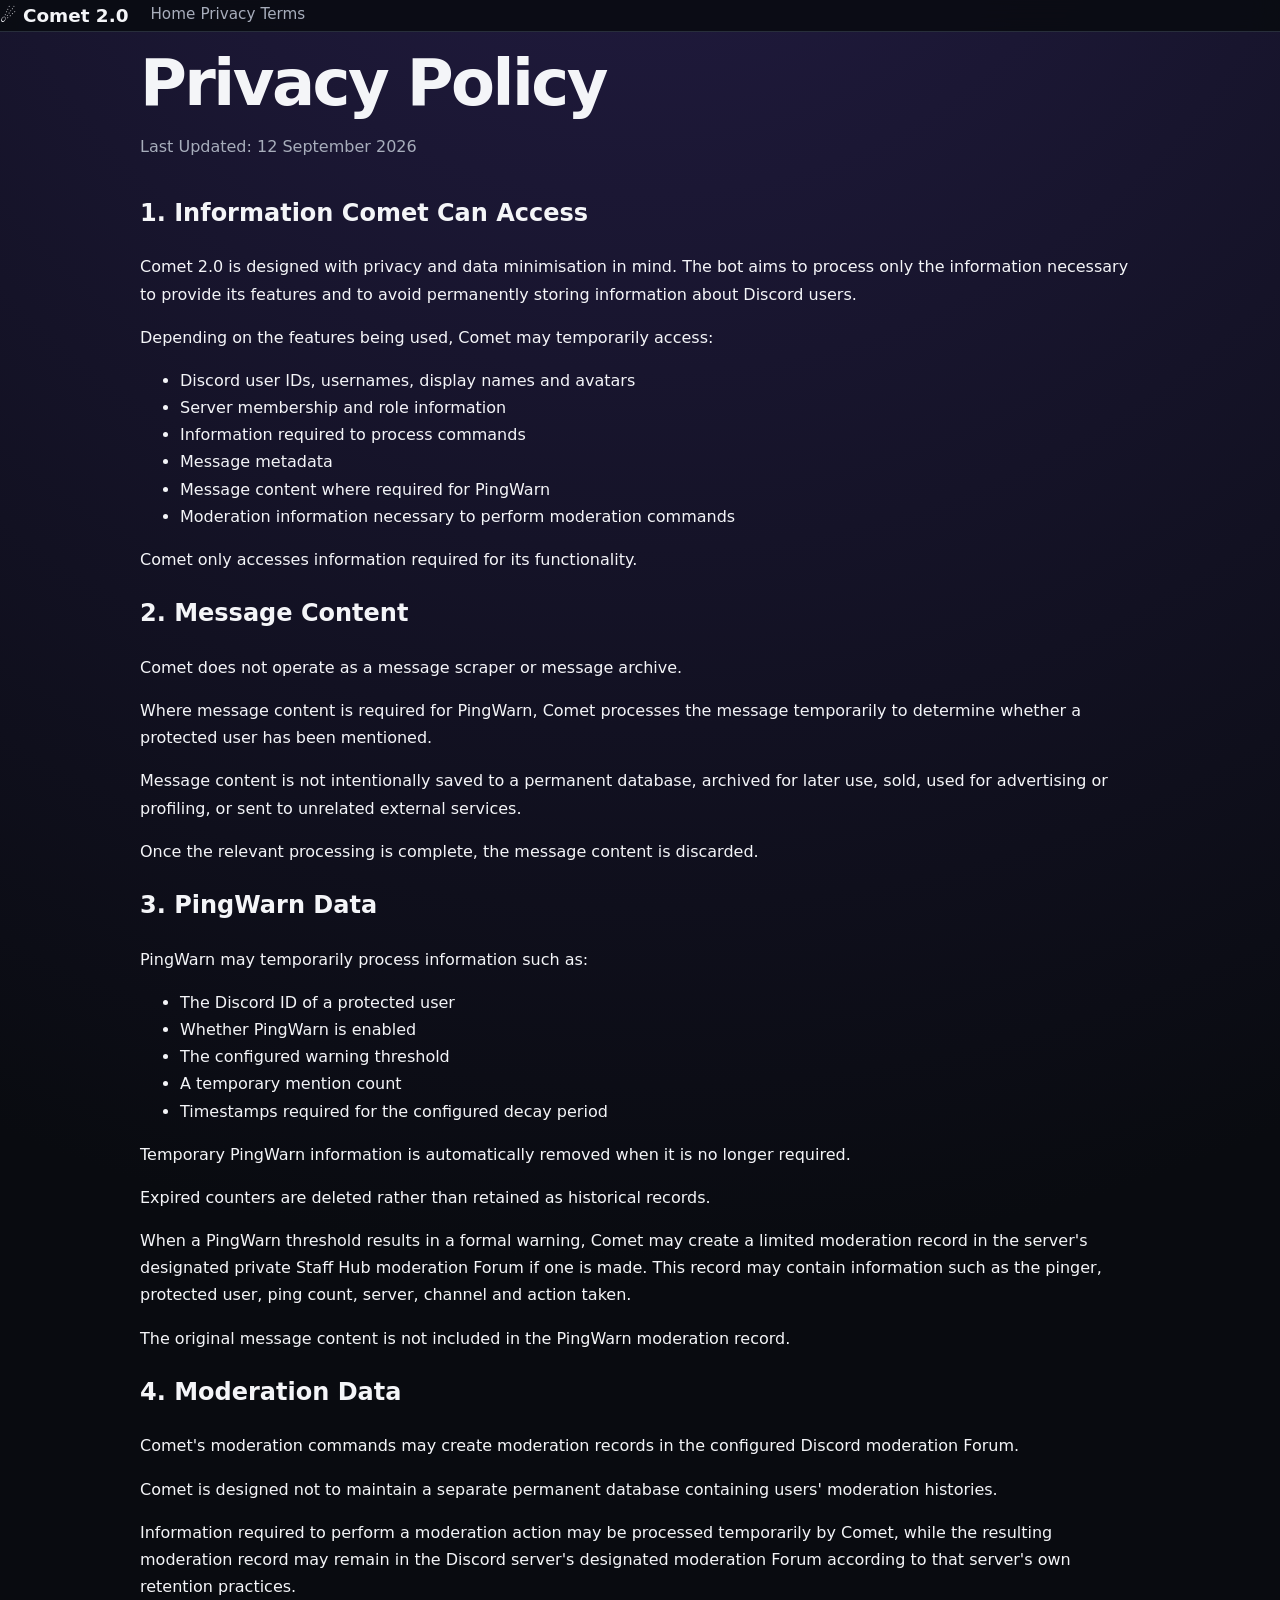
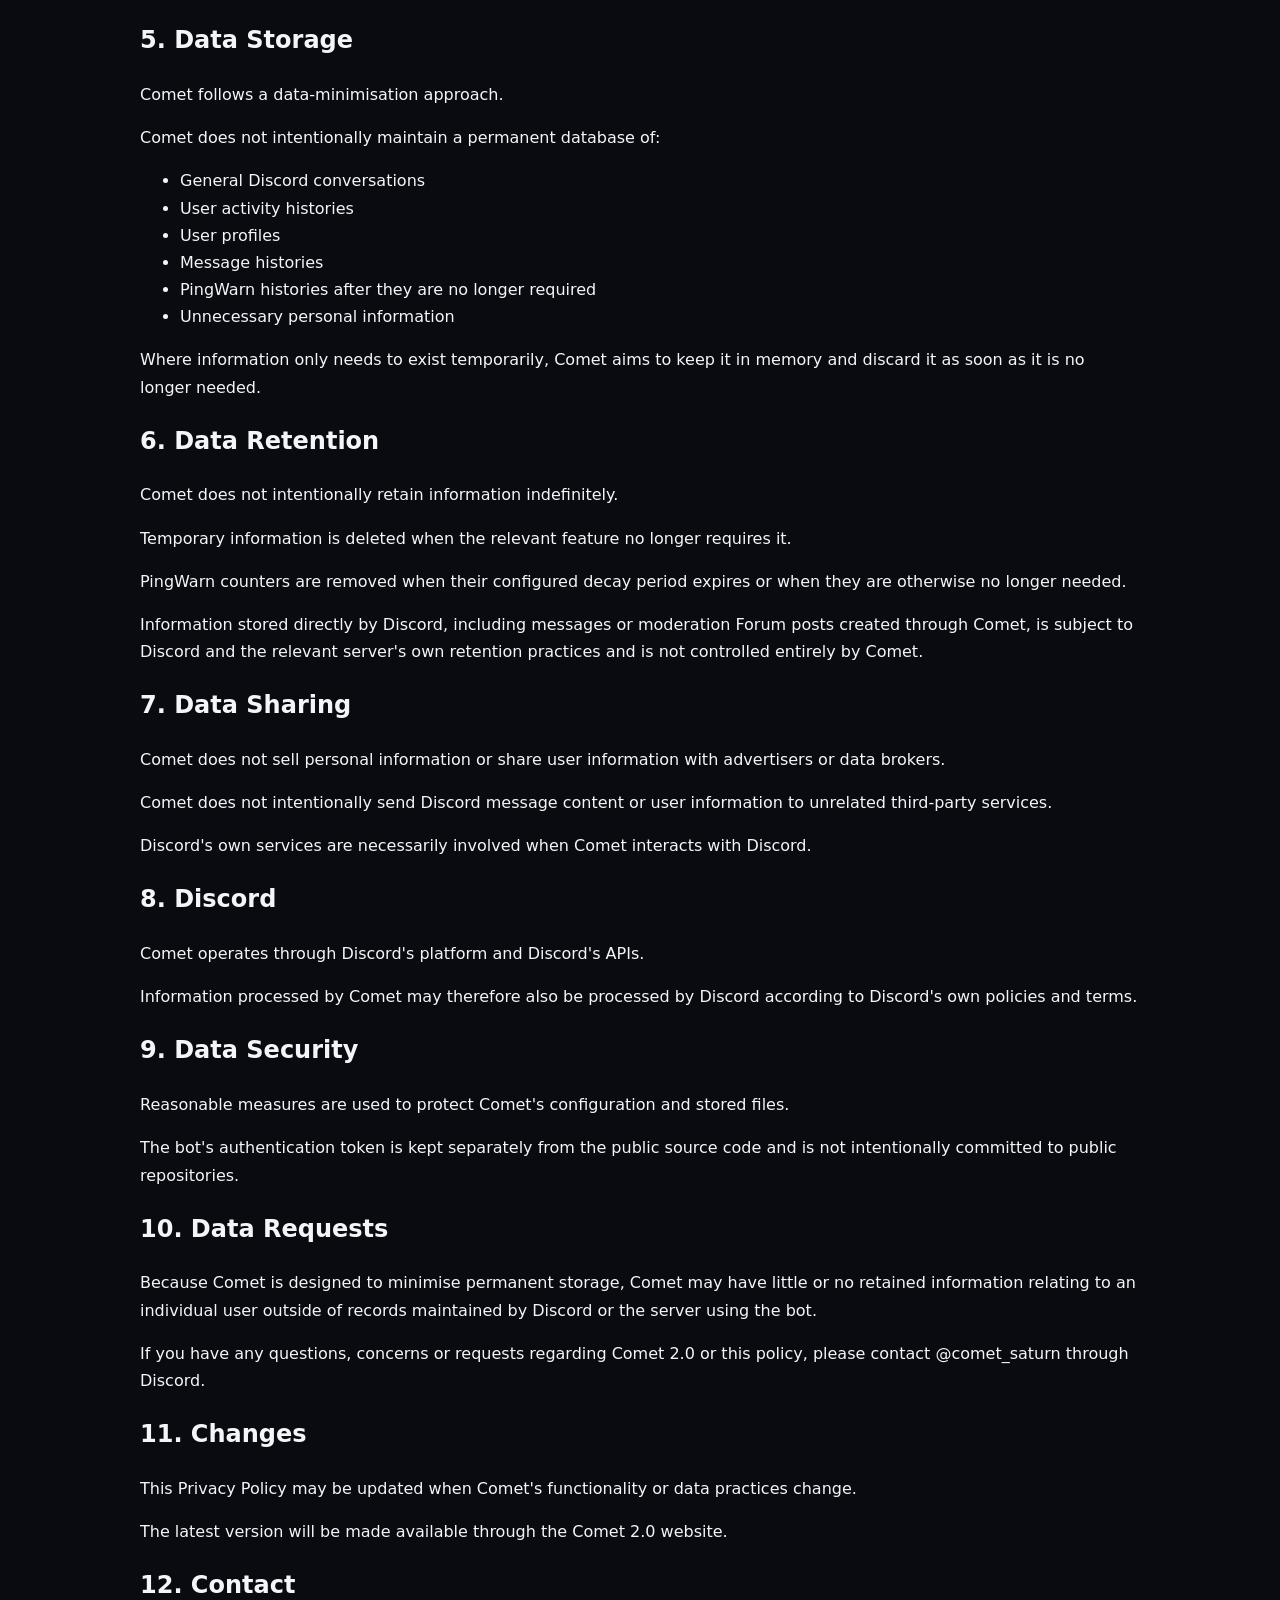
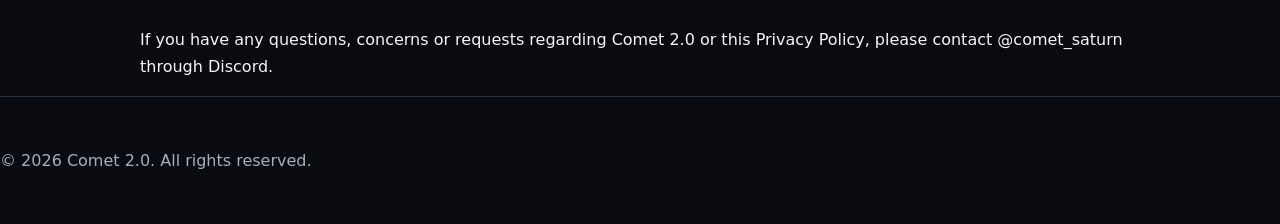
==== privacy.html @ c880dbd5 "Update privacy.html" ====
<!DOCTYPE html>
<html lang="en">
<head>
    <meta charset="UTF-8">
    <meta name="viewport" content="width=device-width, initial-scale=1.0">
    <title>Privacy Policy | Comet 2.0</title>
    <link rel="stylesheet" href="style.css">
</head>
<body>

<header>
    <nav class="navbar">
        <div class="logo">☄️ Comet 2.0</div>

        <div class="nav-links">
            <a href="index.html">Home</a>
            <a href="privacy.html" class="active">Privacy</a>
            <a href="terms.html">Terms</a>
        </div>
    </nav>
</header>

<main class="legal-page">
    <section class="legal-header">
        <h1>Privacy Policy</h1>
        <p>Last Updated: 12 September 2026</p>
    </section>

    <section class="legal-content">

        <h2>1. Information Comet Can Access</h2>

        <p>
            Comet 2.0 is designed with privacy and data minimisation in mind.
            The bot aims to process only the information necessary to provide
            its features and to avoid permanently storing information about
            Discord users.
        </p>

        <p>
            Depending on the features being used, Comet may temporarily access:
        </p>

        <ul>
            <li>Discord user IDs, usernames, display names and avatars</li>
            <li>Server membership and role information</li>
            <li>Information required to process commands</li>
            <li>Message metadata</li>
            <li>Message content where required for PingWarn</li>
            <li>Moderation information necessary to perform moderation commands</li>
        </ul>

        <p>
            Comet only accesses information required for its functionality.
        </p>


        <h2>2. Message Content</h2>

        <p>
            Comet does not operate as a message scraper or message archive.
        </p>

        <p>
            Where message content is required for PingWarn, Comet processes
            the message temporarily to determine whether a protected user
            has been mentioned.
        </p>

        <p>
            Message content is not intentionally saved to a permanent
            database, archived for later use, sold, used for advertising
            or profiling, or sent to unrelated external services.
        </p>

        <p>
            Once the relevant processing is complete, the message content
            is discarded.
        </p>


        <h2>3. PingWarn Data</h2>

        <p>
            PingWarn may temporarily process information such as:
        </p>

        <ul>
            <li>The Discord ID of a protected user</li>
            <li>Whether PingWarn is enabled</li>
            <li>The configured warning threshold</li>
            <li>A temporary mention count</li>
            <li>Timestamps required for the configured decay period</li>
        </ul>

        <p>
            Temporary PingWarn information is automatically removed when it
            is no longer required.
        </p>

        <p>
            Expired counters are deleted rather than retained as historical
            records.
        </p>
        
         <p>
    When a PingWarn threshold results in a formal warning, Comet may
    create a limited moderation record in the server's designated private
    Staff Hub moderation Forum if one is made. This record may contain information such as
    the pinger, protected user, ping count, server, channel and action taken.
         </p>

<p>
    The original message content is not included in the PingWarn moderation
    record.
</p>


        <h2>4. Moderation Data</h2>

        <p>
            Comet's moderation commands may create moderation records in the
            configured Discord moderation Forum.
        </p>

        <p>
            Comet is designed not to maintain a separate permanent database
            containing users' moderation histories.
        </p>

        <p>
            Information required to perform a moderation action may be
            processed temporarily by Comet, while the resulting moderation
            record may remain in the Discord server's designated moderation
            Forum according to that server's own retention practices.
        </p>


        <h2>5. Data Storage</h2>

        <p>
            Comet follows a data-minimisation approach.
        </p>

        <p>
            Comet does not intentionally maintain a permanent database of:
        </p>

        <ul>
            <li>General Discord conversations</li>
            <li>User activity histories</li>
            <li>User profiles</li>
            <li>Message histories</li>
            <li>PingWarn histories after they are no longer required</li>
            <li>Unnecessary personal information</li>
        </ul>

        <p>
            Where information only needs to exist temporarily, Comet aims
            to keep it in memory and discard it as soon as it is no longer
            needed.
        </p>


        <h2>6. Data Retention</h2>

        <p>
            Comet does not intentionally retain information indefinitely.
        </p>

        <p>
            Temporary information is deleted when the relevant feature no
            longer requires it.
        </p>

        <p>
            PingWarn counters are removed when their configured decay period
            expires or when they are otherwise no longer needed.
        </p>

        <p>
            Information stored directly by Discord, including messages or
            moderation Forum posts created through Comet, is subject to
            Discord and the relevant server's own retention practices and
            is not controlled entirely by Comet.
        </p>


        <h2>7. Data Sharing</h2>

        <p>
            Comet does not sell personal information or share user
            information with advertisers or data brokers.
        </p>

        <p>
            Comet does not intentionally send Discord message content or
            user information to unrelated third-party services.
        </p>

        <p>
            Discord's own services are necessarily involved when Comet
            interacts with Discord.
        </p>


        <h2>8. Discord</h2>

        <p>
            Comet operates through Discord's platform and Discord's APIs.
        </p>

        <p>
            Information processed by Comet may therefore also be processed
            by Discord according to Discord's own policies and terms.
        </p>


        <h2>9. Data Security</h2>

        <p>
            Reasonable measures are used to protect Comet's configuration
            and stored files.
        </p>

        <p>
            The bot's authentication token is kept separately from the
            public source code and is not intentionally committed to public
            repositories.
        </p>


        <h2>10. Data Requests</h2>

        <p>
            Because Comet is designed to minimise permanent storage, Comet
            may have little or no retained information relating to an
            individual user outside of records maintained by Discord or
            the server using the bot.
        </p>

        <p>
            If you have any questions, concerns or requests regarding
            Comet 2.0 or this policy, please contact @comet_saturn through
            Discord.
        </p>


        <h2>11. Changes</h2>

        <p>
            This Privacy Policy may be updated when Comet's functionality
            or data practices change.
        </p>

        <p>
            The latest version will be made available through the
            Comet 2.0 website.
        </p>


        <h2>12. Contact</h2>

        <p>
            If you have any questions, concerns or requests regarding
            Comet 2.0 or this Privacy Policy, please contact @comet_saturn
            through Discord.
        </p>

    </section>
</main>

<footer>
    <p>© 2026 Comet 2.0. All rights reserved.</p>
</footer>

</body>
</html>
---- style.css ----
:root {
    --background: #090b10;
    --background-2: #0f121a;
    --card: #141923;
    --card-hover: #191e2a;
    --text: #f4f5f8;
    --muted: #a7adbb;
    --accent: #8b7cff;
    --accent-light: #b6adff;
    --border: #282e3b;
    --max-width: 1000px;
}

* {
    box-sizing: border-box;
}

html {
    scroll-behavior: smooth;
}

body {
    margin: 0;
    font-family:
        Inter,
        ui-sans-serif,
        system-ui,
        -apple-system,
        BlinkMacSystemFont,
        "Segoe UI",
        sans-serif;

    color: var(--text);

    background:
        radial-gradient(
            circle at 50% -10%,
            #241d46 0%,
            var(--background) 42%
        );

    line-height: 1.7;
}

a {
    color: var(--accent-light);
}

header {
    position: sticky;
    top: 0;
    z-index: 100;

    background: rgba(9, 11, 16, 0.85);
    backdrop-filter: blur(14px);

    border-bottom: 1px solid var(--border);
}

.nav-container {
    width: min(
        var(--max-width),
        calc(100% - 32px)
    );

    min-height: 68px;
    margin: auto;

    display: flex;
    align-items: center;
    justify-content: space-between;

    gap: 20px;
}

.logo {
    color: var(--text);
    text-decoration: none;

    font-size: 1.15rem;
    font-weight: 800;
}

.logo span {
    color: var(--accent);
}

nav {
    display: flex;
    gap: 22px;
}

nav a {
    color: var(--muted);
    text-decoration: none;
    font-size: 0.95rem;

    transition: color 0.2s ease;
}

nav a:hover {
    color: var(--text);
}

main {
    width: min(
        var(--max-width),
        calc(100% - 32px)
    );

    margin: auto;
}

.hero {
    text-align: center;
    padding: 110px 0 90px;
}

.badge {
    display: inline-block;

    padding: 6px 12px;

    border-radius: 999px;

    border: 1px solid #39345b;

    background: rgba(139, 124, 255, 0.09);

    color: var(--accent-light);

    font-size: 0.8rem;
    font-weight: 700;

    letter-spacing: 0.08em;
}

.hero h1 {
    margin: 20px 0 16px;

    font-size:
        clamp(
            3rem,
            9vw,
            5.5rem
        );

    line-height: 1;
    letter-spacing: -0.06em;
}

.hero h1 span {
    color: var(--accent);
}

.hero p {
    max-width: 680px;
    margin: 0 auto;

    color: var(--muted);
    font-size: 1.15rem;
}

.buttons {
    display: flex;
    justify-content: center;

    gap: 14px;
    flex-wrap: wrap;

    margin-top: 30px;
}

.button {
    display: inline-block;

    padding: 11px 18px;

    border-radius: 10px;

    text-decoration: none;
    font-weight: 700;

    transition:
        transform 0.2s ease,
        background 0.2s ease;
}

.button:hover {
    transform: translateY(-2px);
}

.button.primary {
    color: white;
    background: var(--accent);
}

.button.primary:hover {
    background: #7969ff;
}

.button.secondary {
    color: var(--text);

    border: 1px solid var(--border);

    background: var(--card);
}

.features {
    display: grid;

    grid-template-columns:
        repeat(
            2,
            minmax(0, 1fr)
        );

    gap: 18px;

    margin-bottom: 100px;
}

.feature-card {
    padding: 28px;

    border: 1px solid var(--border);
    border-radius: 18px;

    background:
        linear-gradient(
            145deg,
            var(--card-hover),
            var(--card)
        );

    transition:
        transform 0.2s ease,
        border-color 0.2s ease;
}

.feature-card:hover {
    transform: translateY(-3px);
    border-color: #45405f;
}

.feature-icon {
    font-size: 1.8rem;
    margin-bottom: 10px;
}

.feature-card h2 {
    margin: 0 0 8px;
    font-size: 1.2rem;
}

.feature-card p {
    margin: 0;
    color: var(--muted);
}

.about {
    max-width: 760px;

    margin: 0 auto 100px;

    text-align: center;
}

.section-label {
    color: var(--accent-light);

    font-size: 0.78rem;
    font-weight: 800;

    letter-spacing: 0.12em;
}

.about h2 {
    font-size: 2rem;
    margin: 12px 0;
}

.about p {
    color: var(--muted);
}

/* Legal pages */

.legal-container {
    padding: 70px 0 100px;
}

.legal-header {
    margin-bottom: 32px;
}

.legal-header h1 {
    margin: 18px 0 8px;

    font-size:
        clamp(
            2.3rem,
            6vw,
            4rem
        );

    line-height: 1.05;
    letter-spacing: -0.04em;
}

.legal-header p {
    color: var(--muted);
}

.legal-card {
    padding:
        clamp(
            24px,
            5vw,
            46px
        );

    border: 1px solid var(--border);
    border-radius: 18px;

    background: rgba(20, 25, 35, 0.8);
}

.legal-card h2 {
    margin-top: 42px;

    line-height: 1.25;
    font-size: 1.4rem;
}

.legal-card h2:first-child {
    margin-top: 0;
}

.legal-card p,
.legal-card li {
    color: #c3c8d2;
}

.legal-card ul {
    padding-left: 22px;
}

.notice {
    padding: 16px 18px;
    margin: 24px 0;

    border-left: 3px solid var(--accent);
    border-radius: 8px;

    background: rgba(139, 124, 255, 0.08);
}

footer {
    border-top: 1px solid var(--border);

    padding: 34px 0;

    color: var(--muted);
}

.footer-container {
    width: min(
        var(--max-width),
        calc(100% - 32px)
    );

    margin: auto;

    display: flex;
    justify-content: space-between;

    gap: 30px;
}

.footer-container p {
    margin: 4px 0 0;
}

.footer-links {
    display: flex;
    gap: 18px;

    align-items: center;
    flex-wrap: wrap;
}

.footer-links a {
    color: var(--muted);
    text-decoration: none;
}

.footer-links a:hover {
    color: var(--text);
}

.copyright {
    width: min(
        var(--max-width),
        calc(100% - 32px)
    );

    margin: 25px auto 0;

    padding-top: 20px;

    border-top: 1px solid var(--border);

    font-size: 0.85rem;
}

/* Mobile */

@media (max-width: 700px) {

    .nav-container {
        flex-direction: column;
        align-items: flex-start;

        padding: 14px 0;
    }

    nav {
        width: 100%;
        gap: 16px;
    }

    .hero {
        padding: 75px 0 60px;
    }

    .features {
        grid-template-columns: 1fr;
        margin-bottom: 70px;
    }

    .footer-container {
        flex-direction: column;
    }

    .legal-container {
        padding: 45px 0 70px;
    }
}
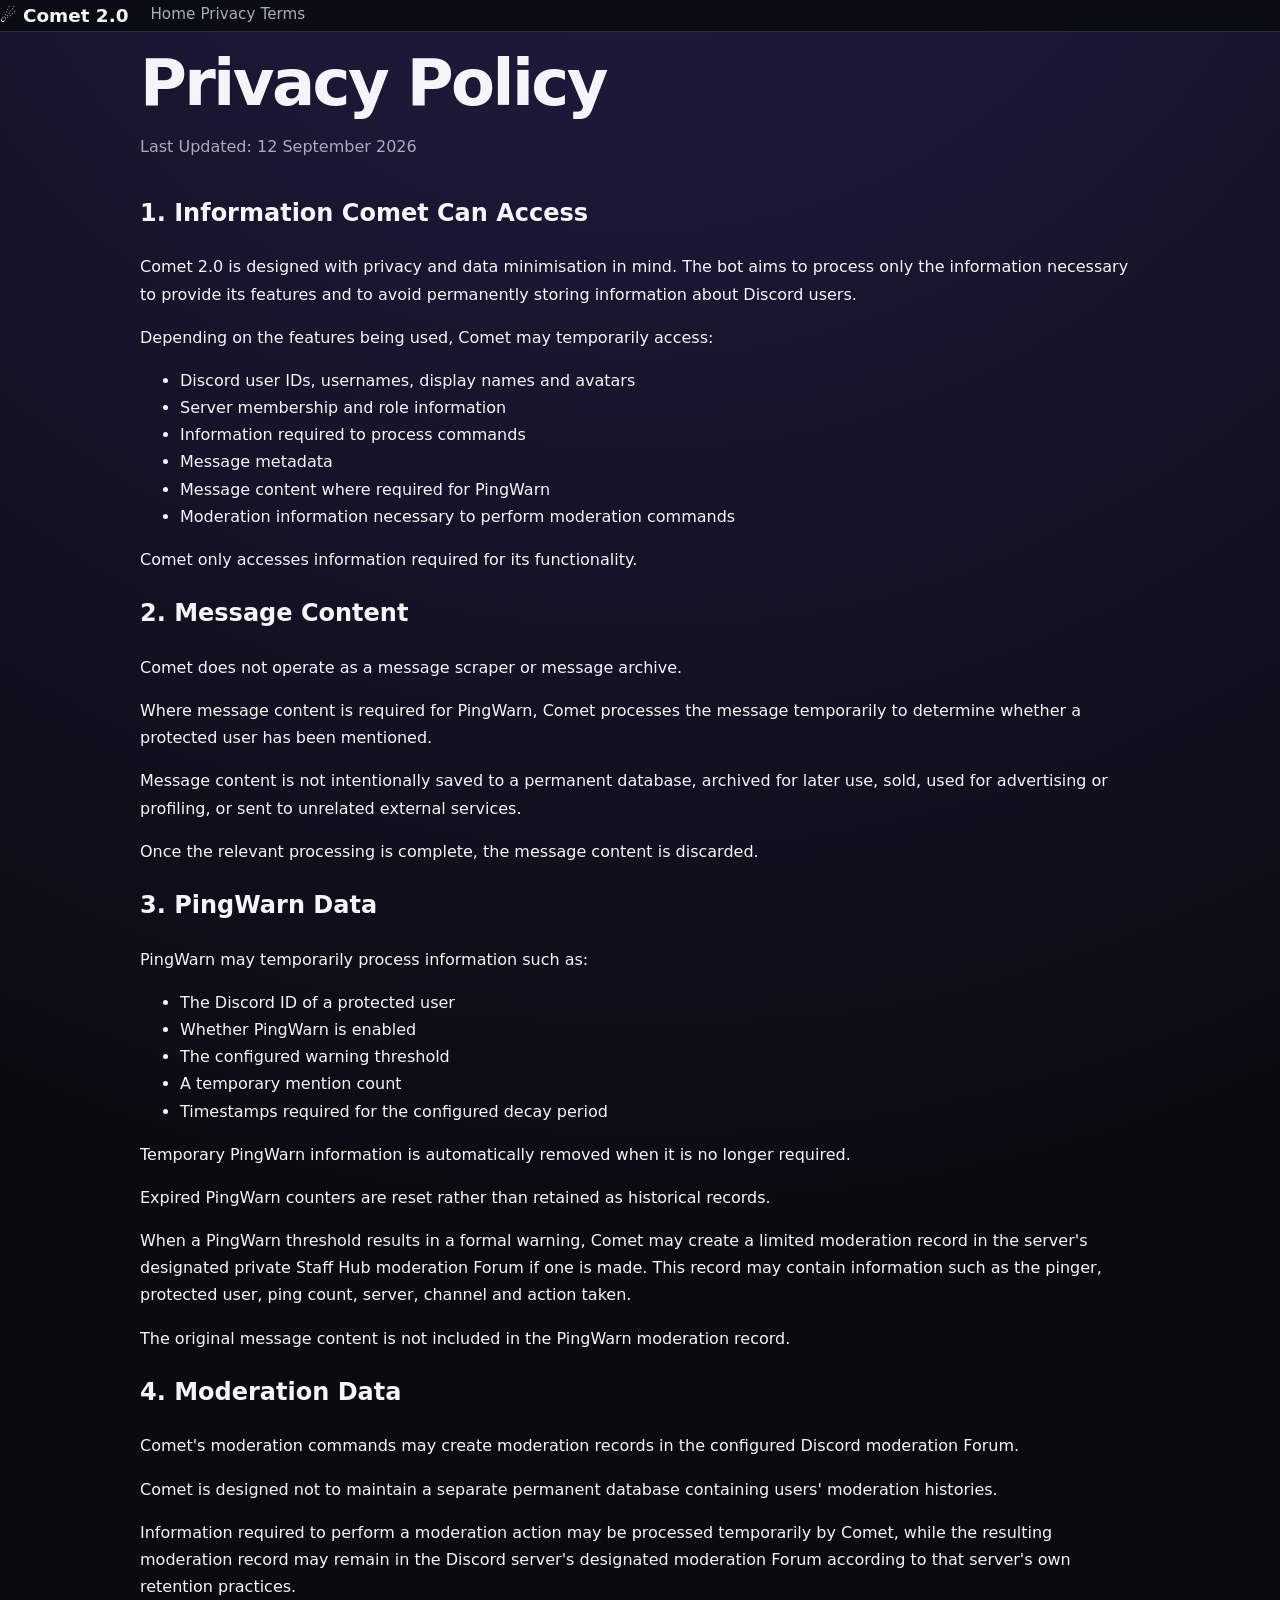
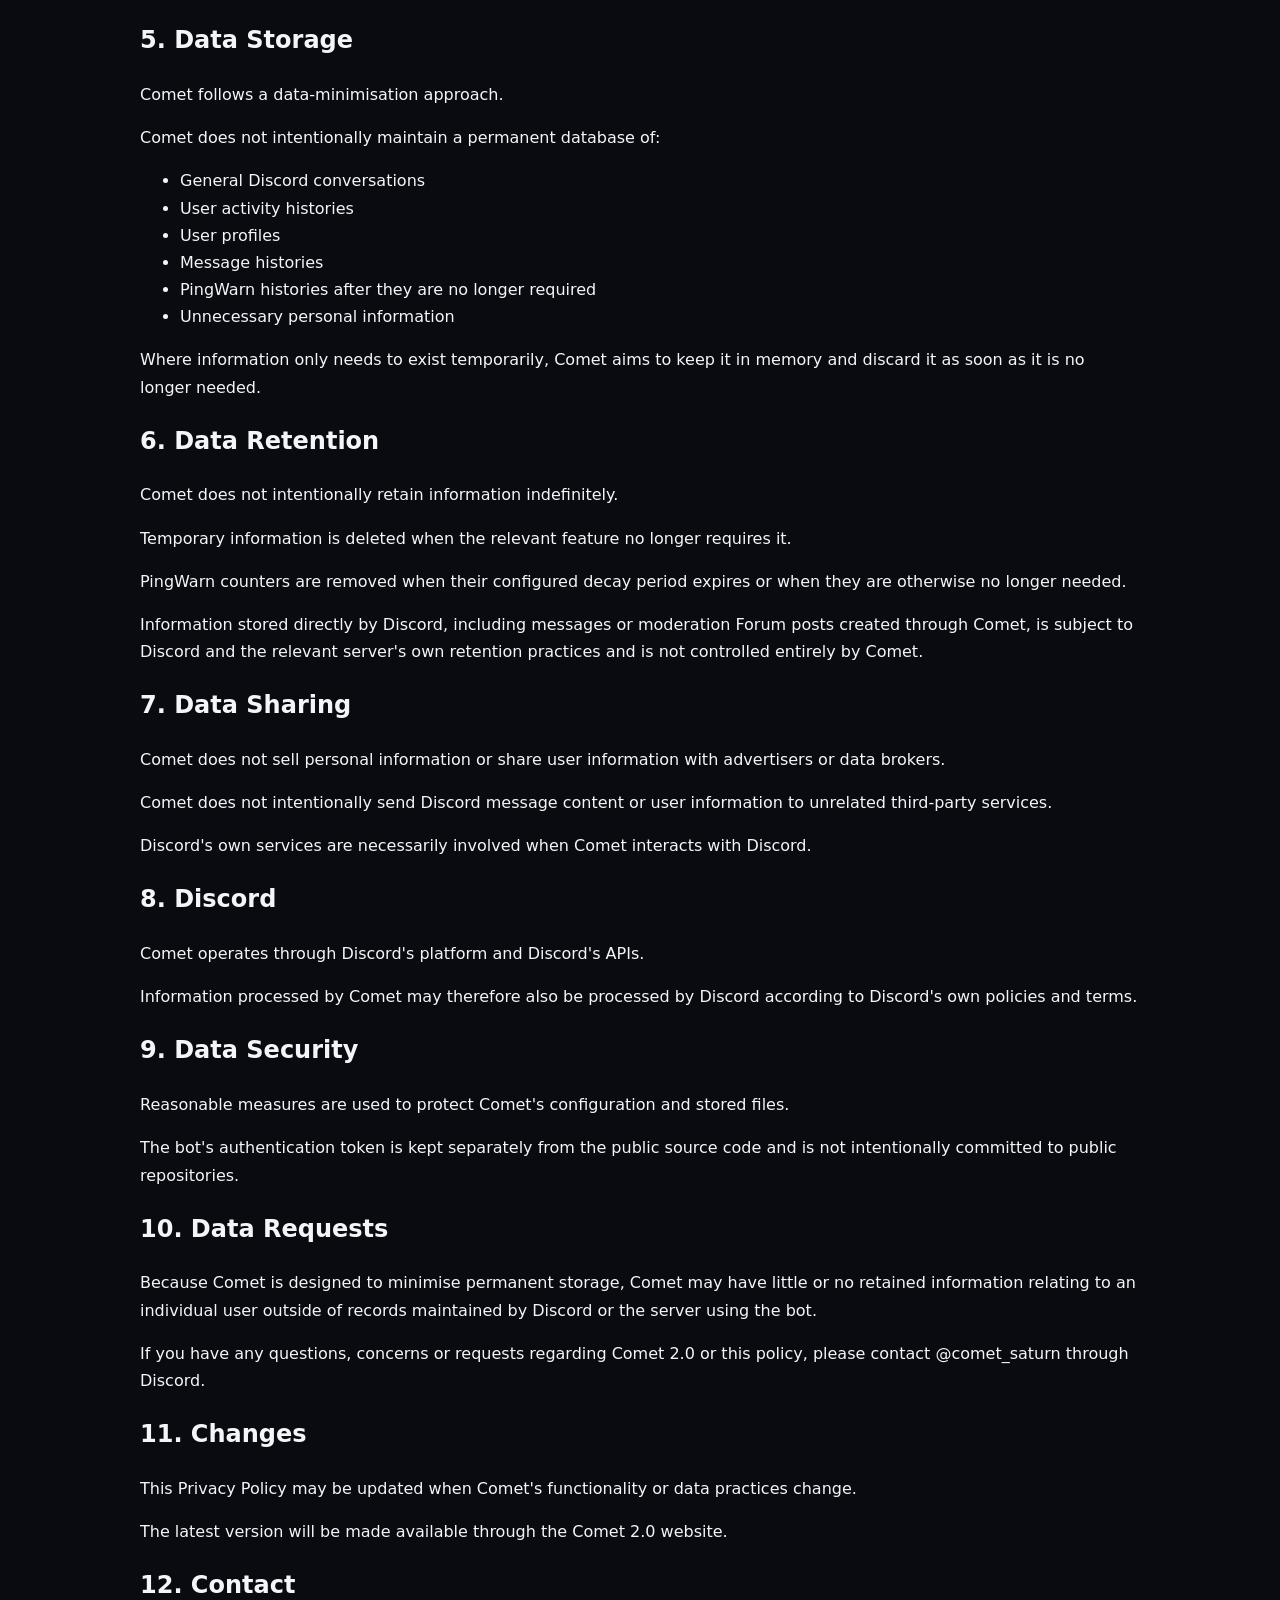
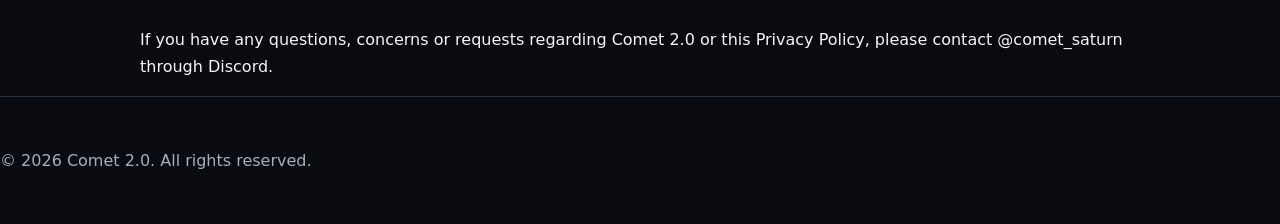
==== commit 03711a7c: "Update privacy.html" ====
--- a/privacy.html
+++ b/privacy.html
@@ -99,10 +99,11 @@
             is no longer required.
         </p>
 
-        <p>
-            Expired counters are deleted rather than retained as historical
-            records.
-        </p>
+       <p>
+    Expired PingWarn counters are reset rather than retained as historical
+    records.
+       </p>
+
         
          <p>
     When a PingWarn threshold results in a formal warning, Comet may
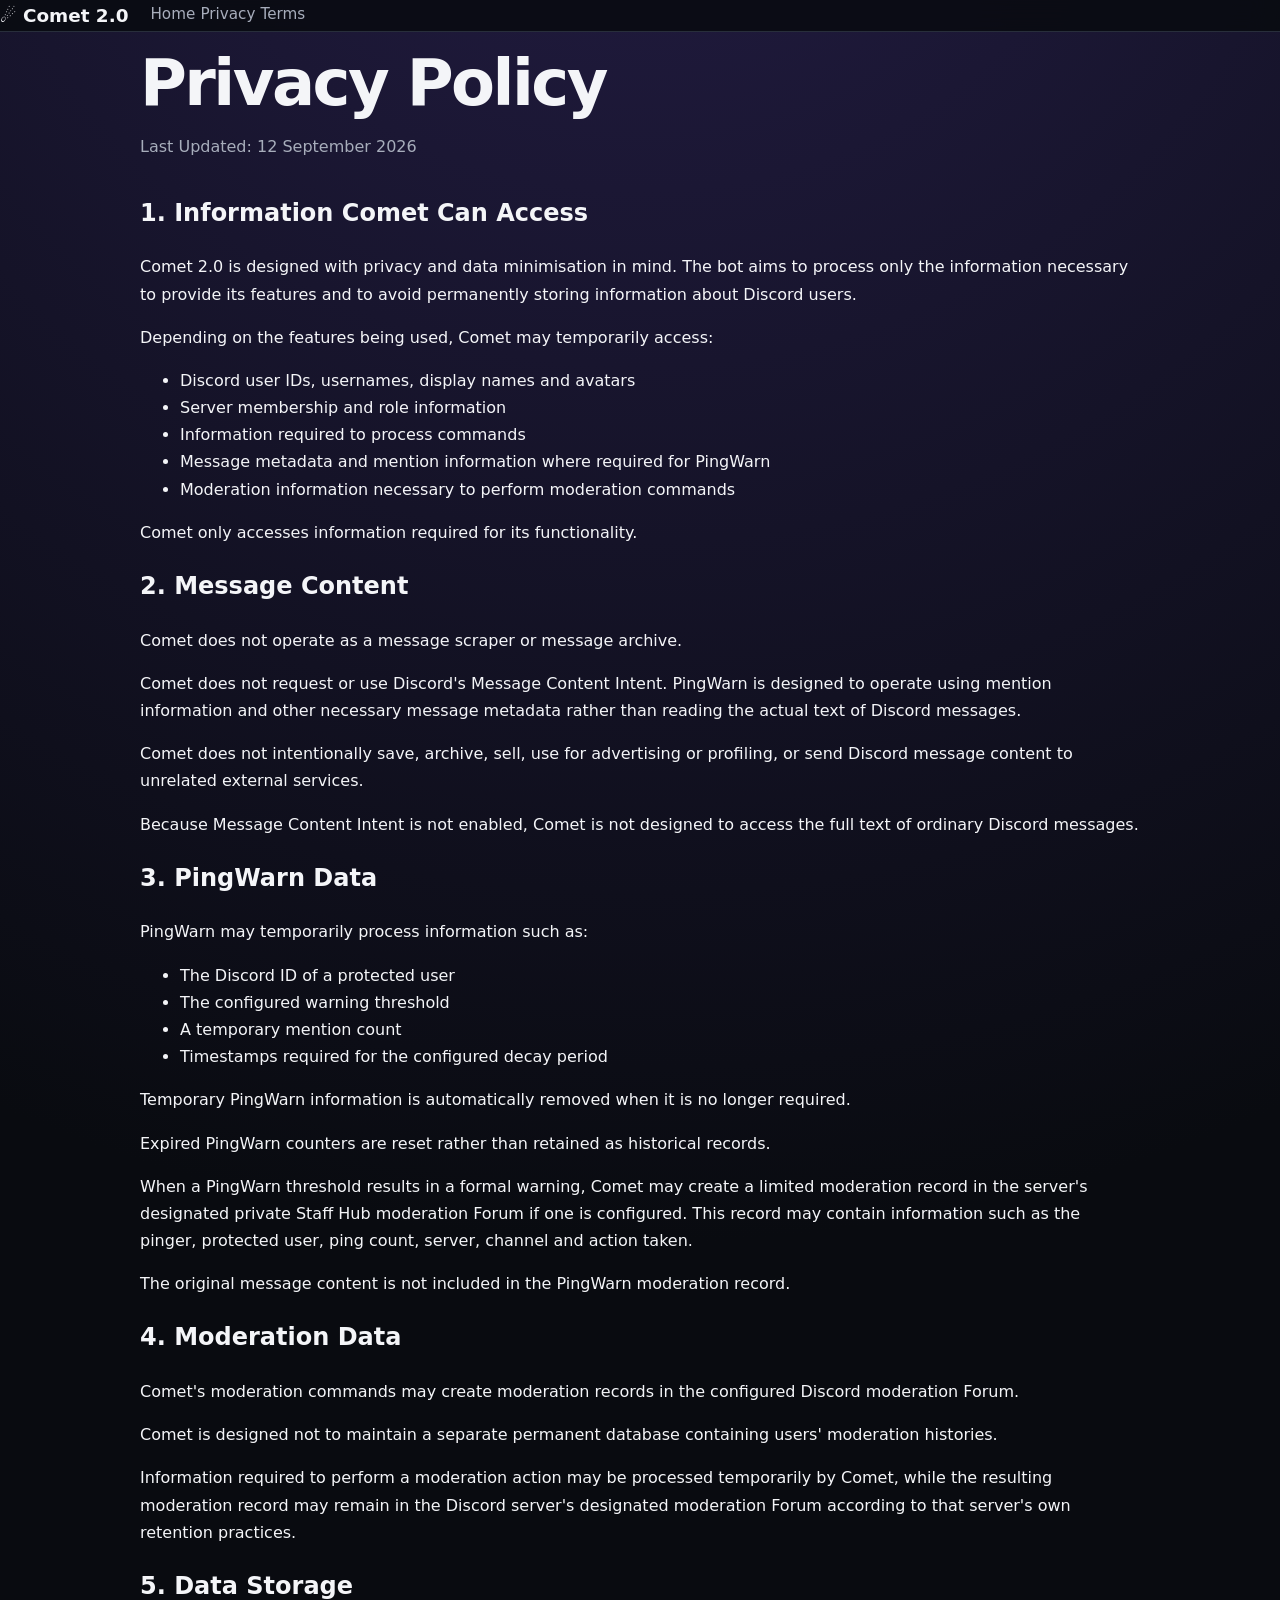
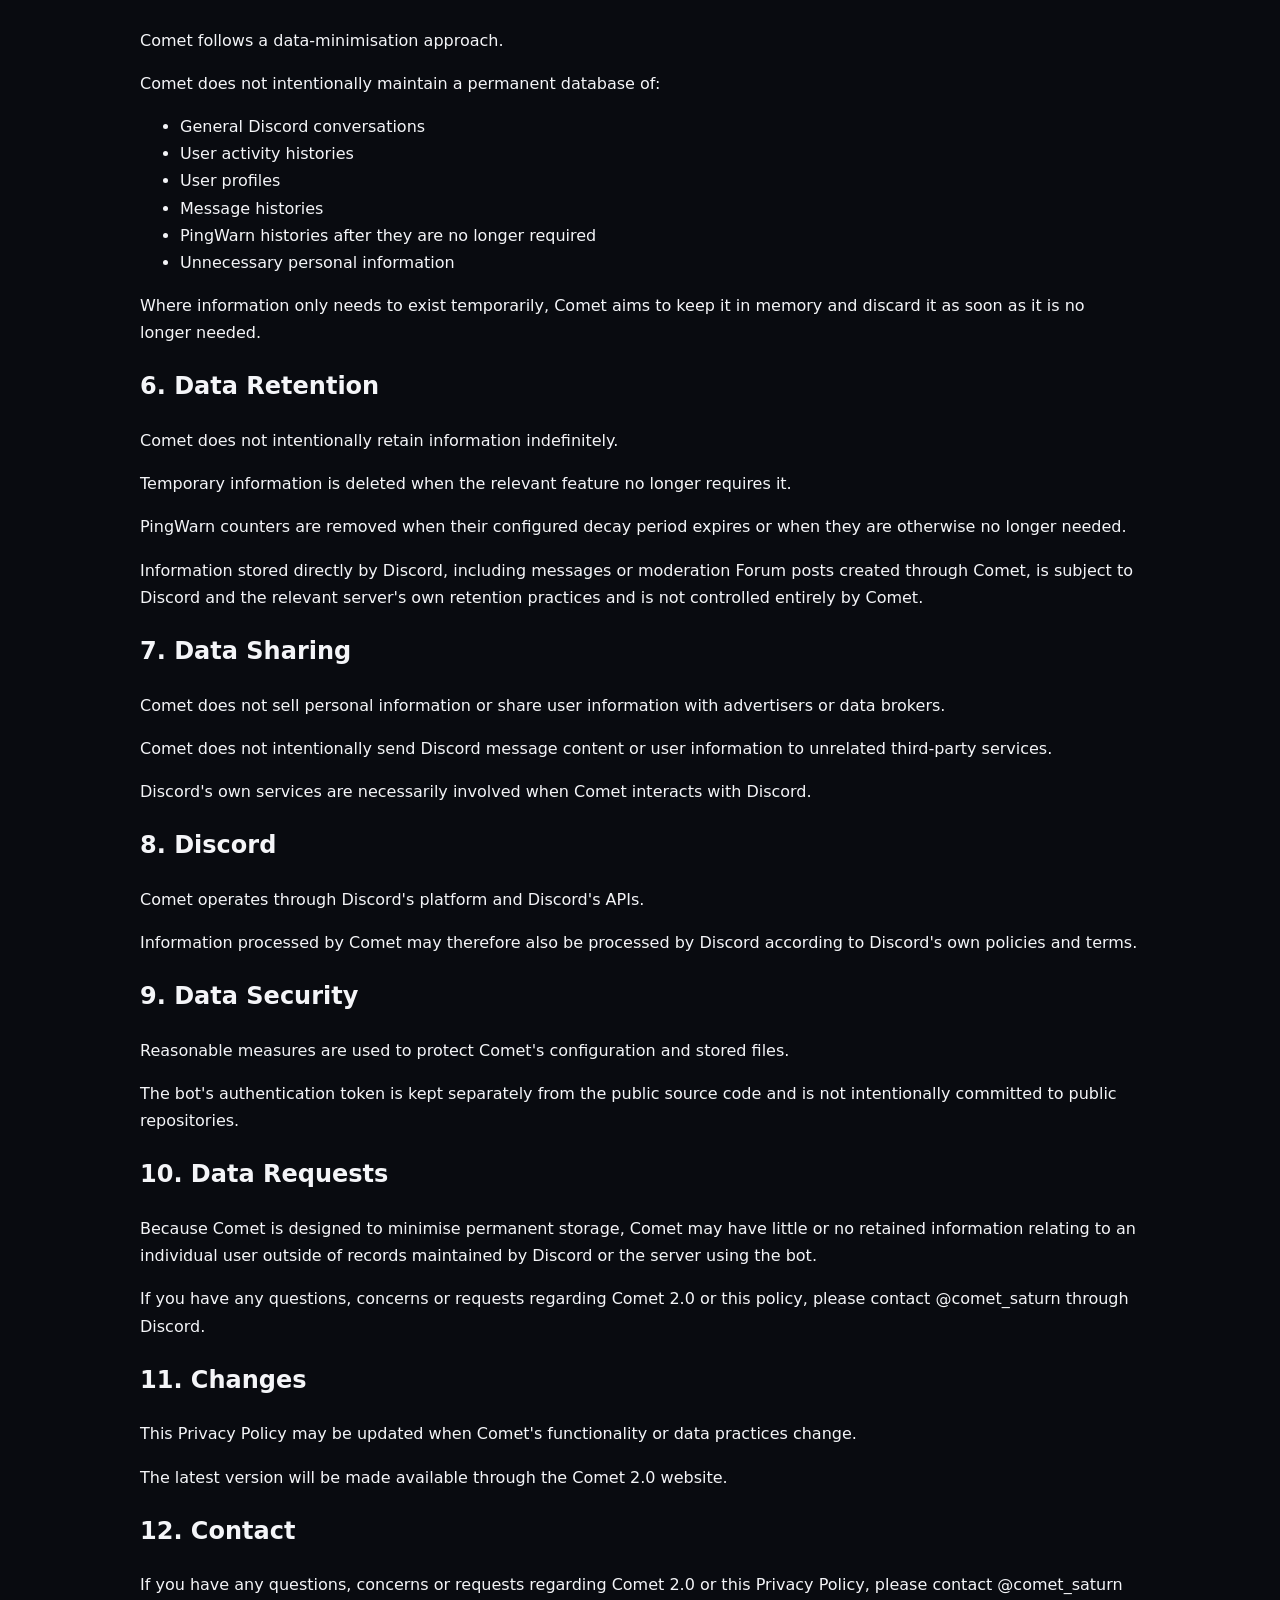
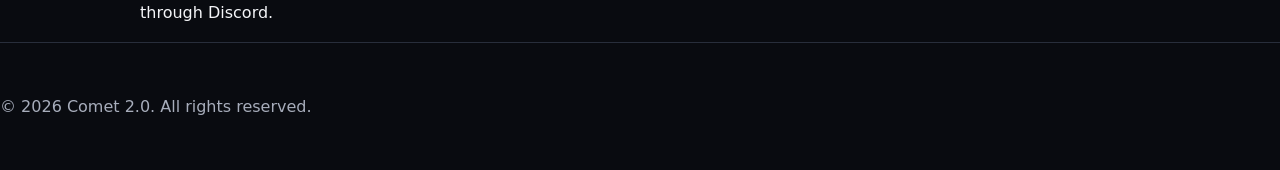
==== commit 371fba55: "Update privacy.html" ====
--- a/privacy.html
+++ b/privacy.html
@@ -46,8 +46,7 @@
             <li>Discord user IDs, usernames, display names and avatars</li>
             <li>Server membership and role information</li>
             <li>Information required to process commands</li>
-            <li>Message metadata</li>
-            <li>Message content where required for PingWarn</li>
+            <li>Message metadata and mention information where required for PingWarn</li>
             <li>Moderation information necessary to perform moderation commands</li>
         </ul>
 
@@ -63,20 +62,21 @@
         </p>
 
         <p>
-            Where message content is required for PingWarn, Comet processes
-            the message temporarily to determine whether a protected user
-            has been mentioned.
-        </p>
-
-        <p>
-            Message content is not intentionally saved to a permanent
-            database, archived for later use, sold, used for advertising
-            or profiling, or sent to unrelated external services.
-        </p>
-
-        <p>
-            Once the relevant processing is complete, the message content
-            is discarded.
+            Comet does not request or use Discord's Message Content Intent.
+            PingWarn is designed to operate using mention information and
+            other necessary message metadata rather than reading the actual
+            text of Discord messages.
+        </p>
+
+        <p>
+            Comet does not intentionally save, archive, sell, use for
+            advertising or profiling, or send Discord message content to
+            unrelated external services.
+        </p>
+
+        <p>
+            Because Message Content Intent is not enabled, Comet is not
+            designed to access the full text of ordinary Discord messages.
         </p>
 
 
@@ -88,7 +88,6 @@
 
         <ul>
             <li>The Discord ID of a protected user</li>
-            <li>Whether PingWarn is enabled</li>
             <li>The configured warning threshold</li>
             <li>A temporary mention count</li>
             <li>Timestamps required for the configured decay period</li>
@@ -99,23 +98,23 @@
             is no longer required.
         </p>
 
-       <p>
-    Expired PingWarn counters are reset rather than retained as historical
-    records.
-       </p>
-
-        
-         <p>
-    When a PingWarn threshold results in a formal warning, Comet may
-    create a limited moderation record in the server's designated private
-    Staff Hub moderation Forum if one is made. This record may contain information such as
-    the pinger, protected user, ping count, server, channel and action taken.
-         </p>
-
-<p>
-    The original message content is not included in the PingWarn moderation
-    record.
-</p>
+        <p>
+            Expired PingWarn counters are reset rather than retained as
+            historical records.
+        </p>
+
+        <p>
+            When a PingWarn threshold results in a formal warning, Comet may
+            create a limited moderation record in the server's designated
+            private Staff Hub moderation Forum if one is configured. This
+            record may contain information such as the pinger, protected
+            user, ping count, server, channel and action taken.
+        </p>
+
+        <p>
+            The original message content is not included in the PingWarn
+            moderation record.
+        </p>
 
 
         <h2>4. Moderation Data</h2>
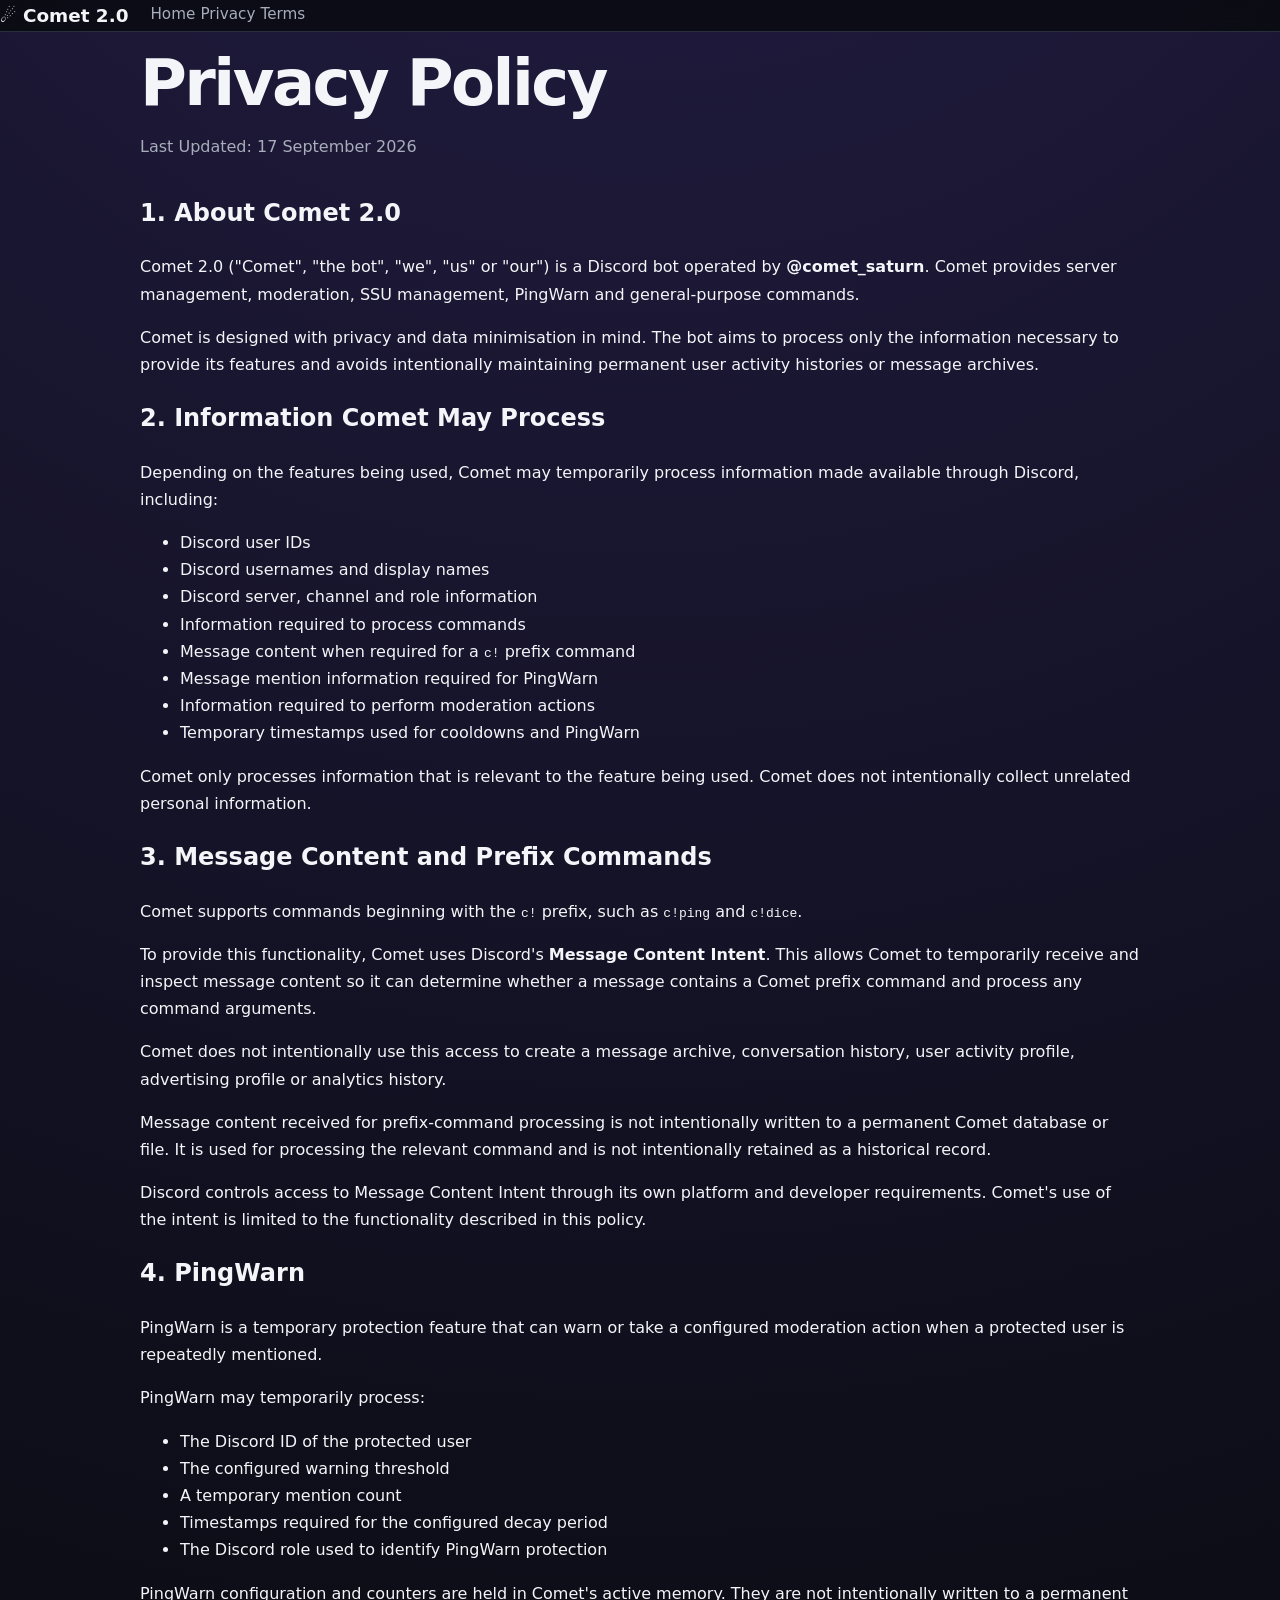
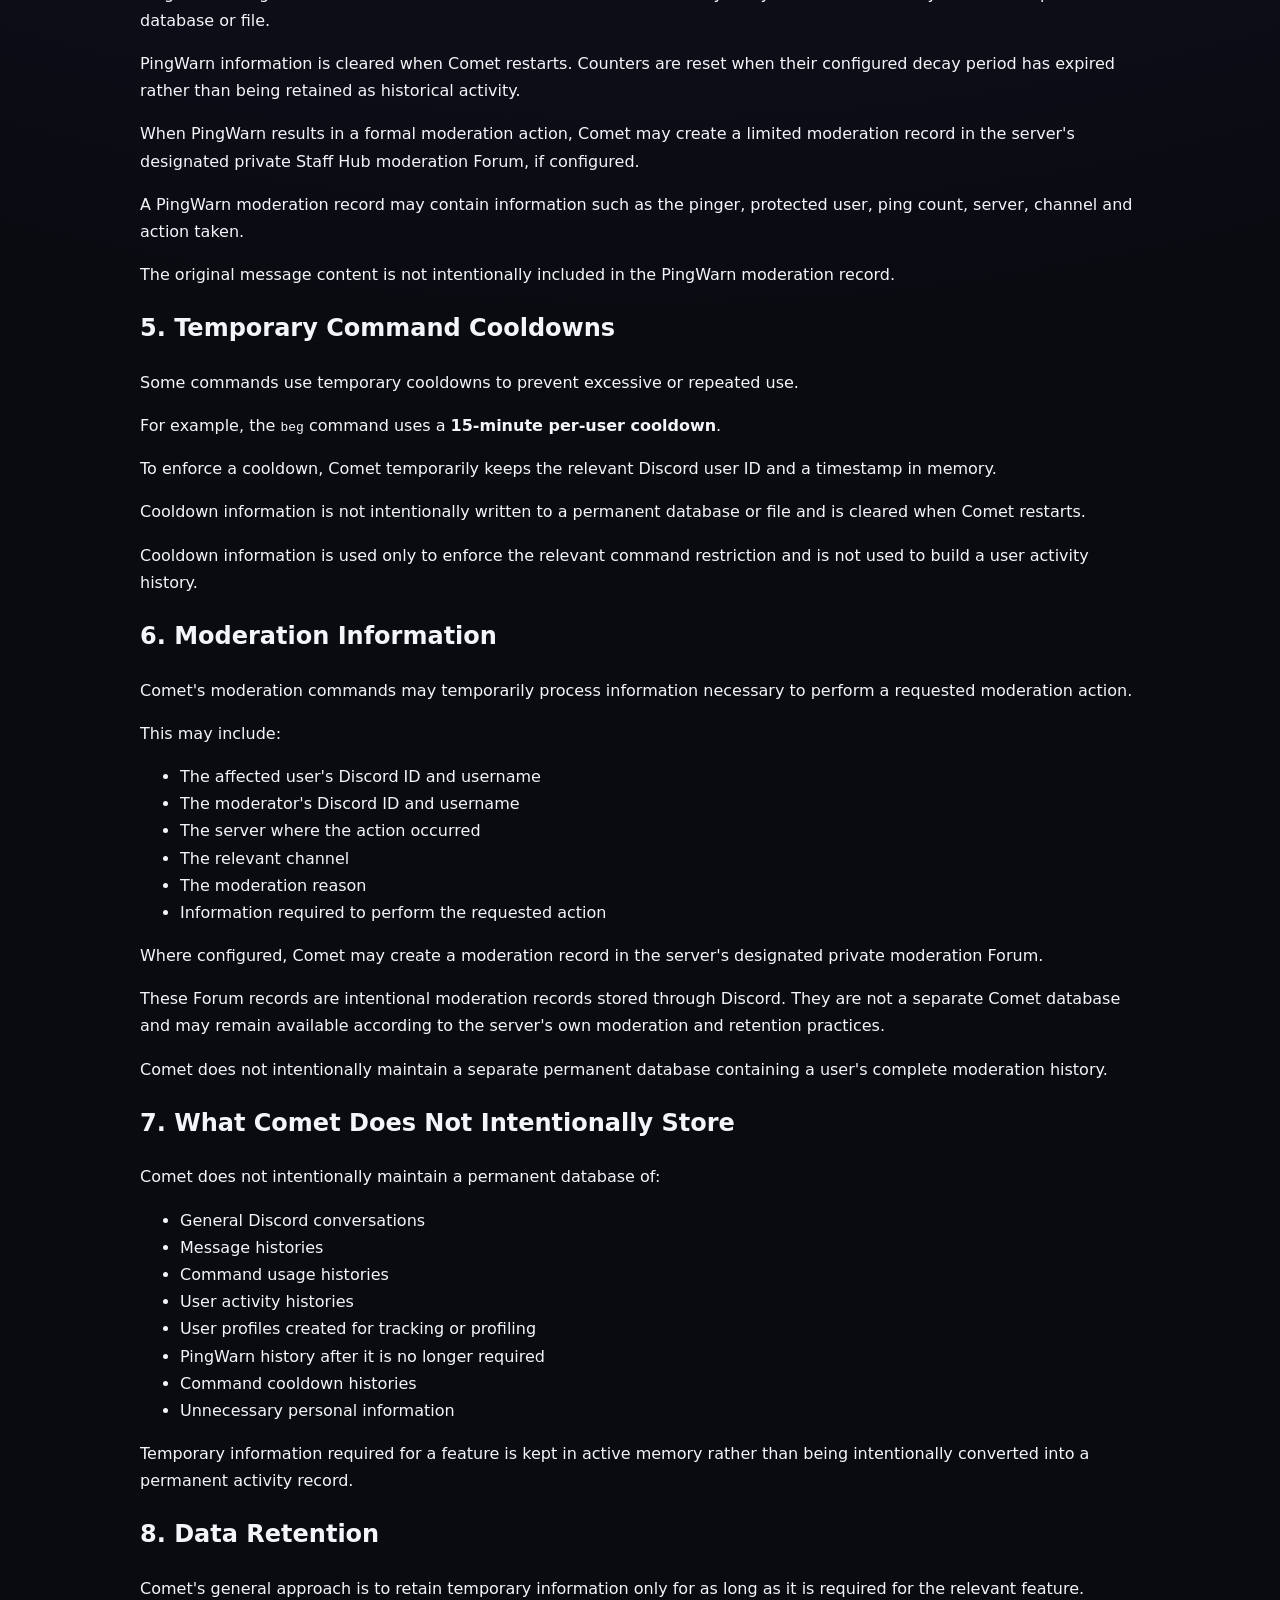
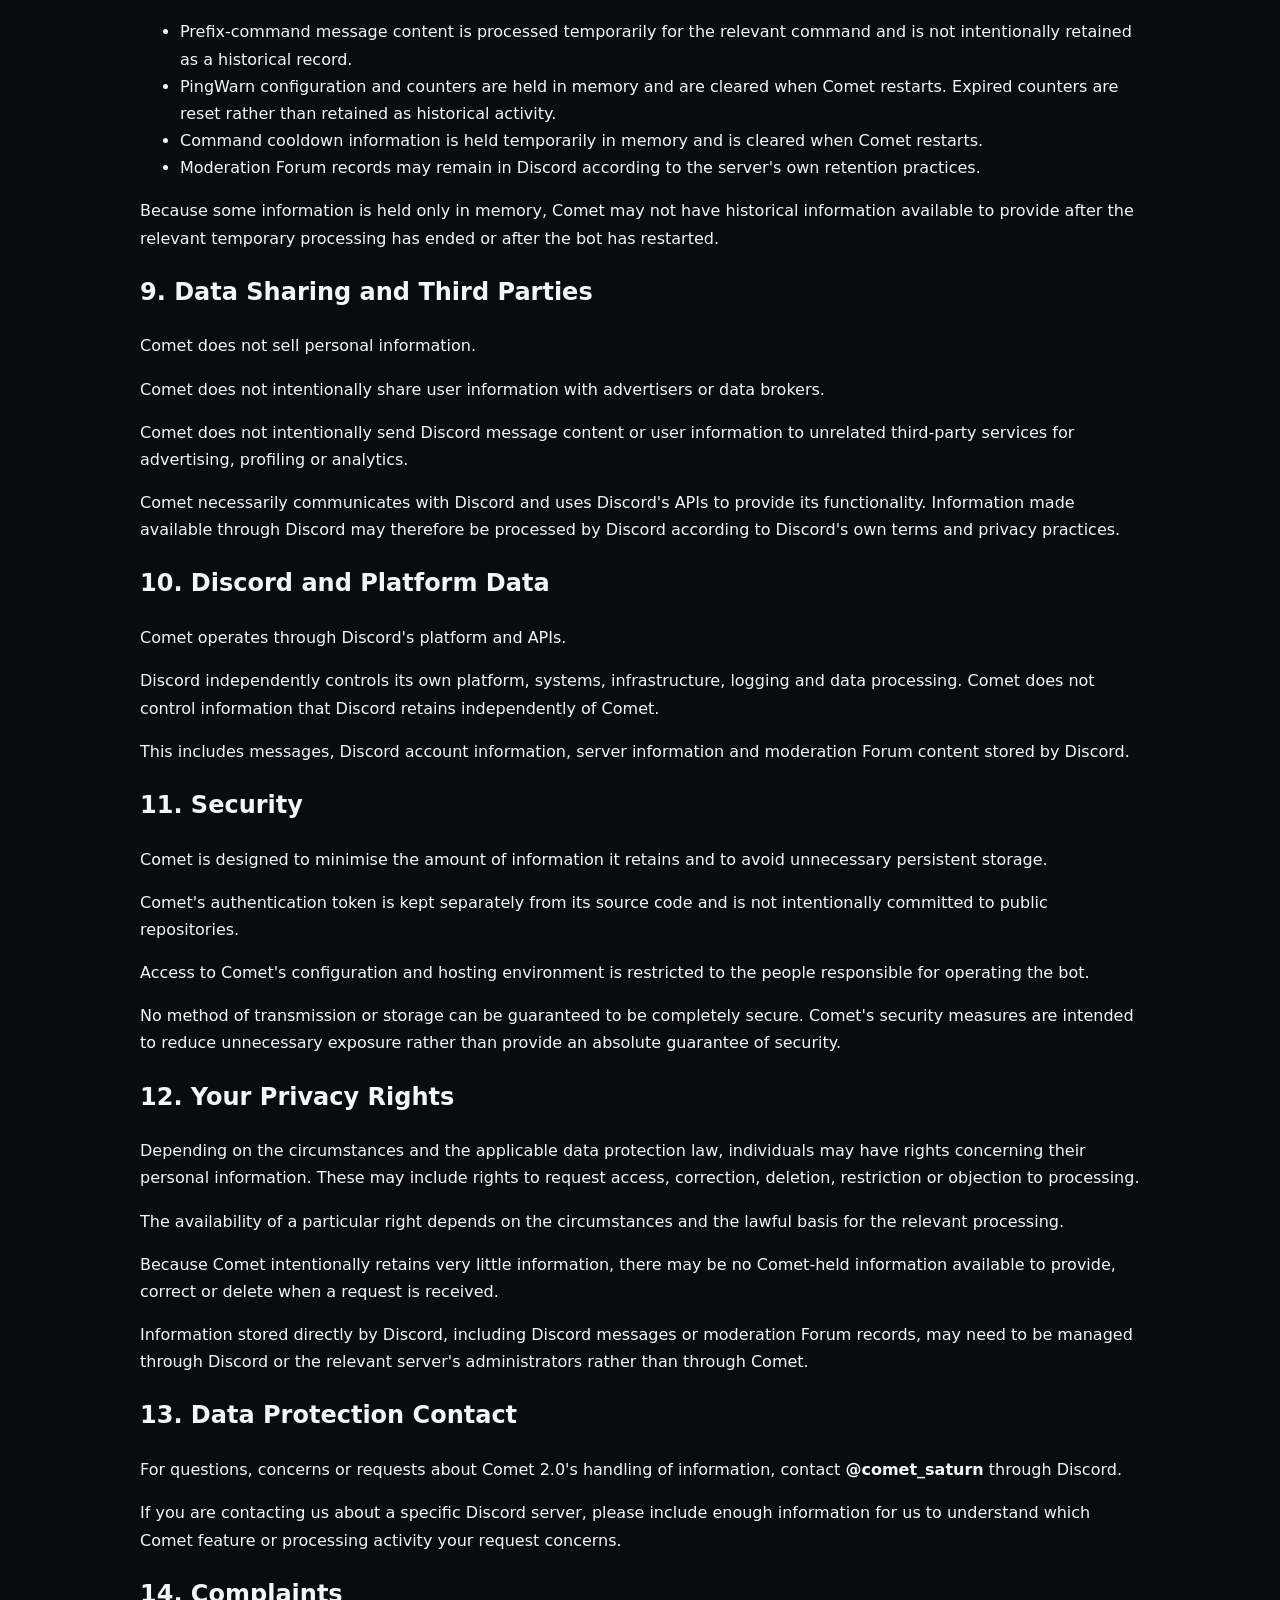
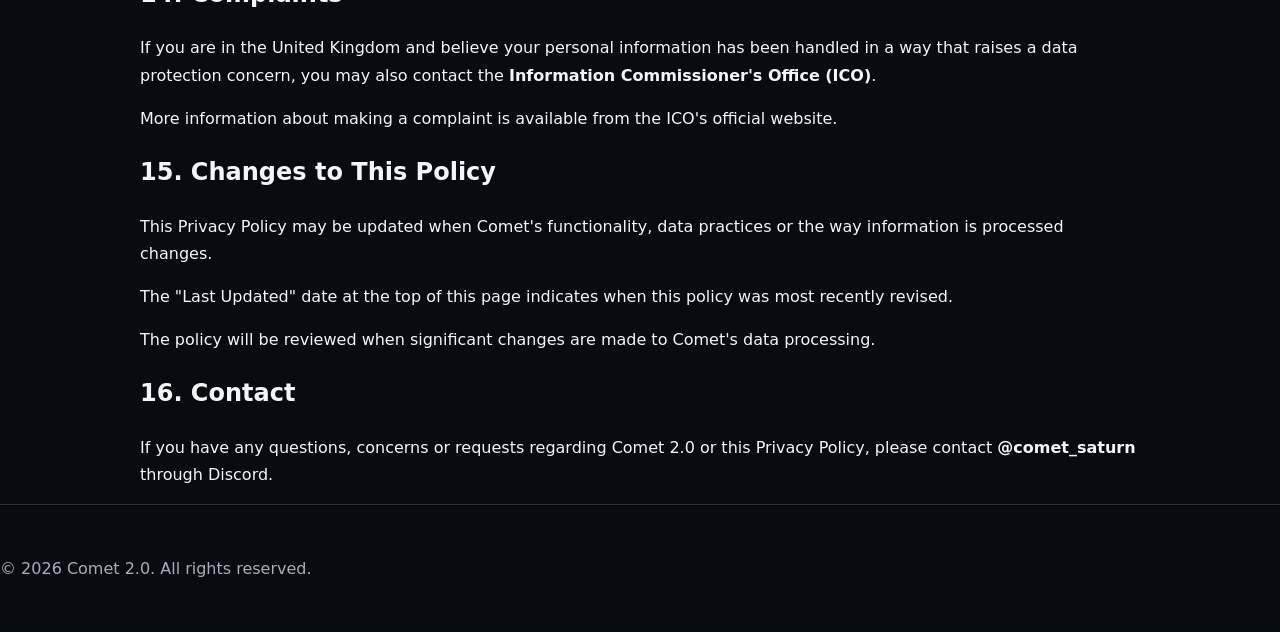
==== commit 1fcaf2a6: "Update privacy.html" ====
--- a/privacy.html
+++ b/privacy.html
@@ -22,126 +22,210 @@
 </header>
 
 <main class="legal-page">
+
     <section class="legal-header">
         <h1>Privacy Policy</h1>
-        <p>Last Updated: 12 September 2026</p>
+        <p>Last Updated: 17 September 2026</p>
     </section>
 
     <section class="legal-content">
 
-        <h2>1. Information Comet Can Access</h2>
-
-        <p>
-            Comet 2.0 is designed with privacy and data minimisation in mind.
-            The bot aims to process only the information necessary to provide
-            its features and to avoid permanently storing information about
-            Discord users.
-        </p>
-
-        <p>
-            Depending on the features being used, Comet may temporarily access:
+        <h2>1. About Comet 2.0</h2>
+
+        <p>
+            Comet 2.0 ("Comet", "the bot", "we", "us" or "our") is a
+            Discord bot operated by <strong>@comet_saturn</strong>.
+            Comet provides server management, moderation, SSU management,
+            PingWarn and general-purpose commands.
+        </p>
+
+        <p>
+            Comet is designed with privacy and data minimisation in mind.
+            The bot aims to process only the information necessary to
+            provide its features and avoids intentionally maintaining
+            permanent user activity histories or message archives.
+        </p>
+
+
+        <h2>2. Information Comet May Process</h2>
+
+        <p>
+            Depending on the features being used, Comet may temporarily
+            process information made available through Discord, including:
         </p>
 
         <ul>
-            <li>Discord user IDs, usernames, display names and avatars</li>
-            <li>Server membership and role information</li>
+            <li>Discord user IDs</li>
+            <li>Discord usernames and display names</li>
+            <li>Discord server, channel and role information</li>
             <li>Information required to process commands</li>
-            <li>Message metadata and mention information where required for PingWarn</li>
-            <li>Moderation information necessary to perform moderation commands</li>
+            <li>Message content when required for a <code>c!</code> prefix command</li>
+            <li>Message mention information required for PingWarn</li>
+            <li>Information required to perform moderation actions</li>
+            <li>Temporary timestamps used for cooldowns and PingWarn</li>
         </ul>
 
         <p>
-            Comet only accesses information required for its functionality.
-        </p>
-
-
-        <h2>2. Message Content</h2>
-
-        <p>
-            Comet does not operate as a message scraper or message archive.
-        </p>
-
-        <p>
-            Comet does not request or use Discord's Message Content Intent.
-            PingWarn is designed to operate using mention information and
-            other necessary message metadata rather than reading the actual
-            text of Discord messages.
-        </p>
-
-        <p>
-            Comet does not intentionally save, archive, sell, use for
-            advertising or profiling, or send Discord message content to
-            unrelated external services.
-        </p>
-
-        <p>
-            Because Message Content Intent is not enabled, Comet is not
-            designed to access the full text of ordinary Discord messages.
-        </p>
-
-
-        <h2>3. PingWarn Data</h2>
-
-        <p>
-            PingWarn may temporarily process information such as:
+            Comet only processes information that is relevant to the
+            feature being used. Comet does not intentionally collect
+            unrelated personal information.
+        </p>
+
+
+        <h2>3. Message Content and Prefix Commands</h2>
+
+        <p>
+            Comet supports commands beginning with the <code>c!</code>
+            prefix, such as <code>c!ping</code> and <code>c!dice</code>.
+        </p>
+
+        <p>
+            To provide this functionality, Comet uses Discord's
+            <strong>Message Content Intent</strong>. This allows Comet to
+            temporarily receive and inspect message content so it can
+            determine whether a message contains a Comet prefix command
+            and process any command arguments.
+        </p>
+
+        <p>
+            Comet does not intentionally use this access to create a
+            message archive, conversation history, user activity profile,
+            advertising profile or analytics history.
+        </p>
+
+        <p>
+            Message content received for prefix-command processing is not
+            intentionally written to a permanent Comet database or file.
+            It is used for processing the relevant command and is not
+            intentionally retained as a historical record.
+        </p>
+
+        <p>
+            Discord controls access to Message Content Intent through its
+            own platform and developer requirements. Comet's use of the
+            intent is limited to the functionality described in this
+            policy.
+        </p>
+
+
+        <h2>4. PingWarn</h2>
+
+        <p>
+            PingWarn is a temporary protection feature that can warn or
+            take a configured moderation action when a protected user is
+            repeatedly mentioned.
+        </p>
+
+        <p>
+            PingWarn may temporarily process:
         </p>
 
         <ul>
-            <li>The Discord ID of a protected user</li>
+            <li>The Discord ID of the protected user</li>
             <li>The configured warning threshold</li>
             <li>A temporary mention count</li>
             <li>Timestamps required for the configured decay period</li>
+            <li>The Discord role used to identify PingWarn protection</li>
         </ul>
 
         <p>
-            Temporary PingWarn information is automatically removed when it
-            is no longer required.
-        </p>
-
-        <p>
-            Expired PingWarn counters are reset rather than retained as
-            historical records.
-        </p>
-
-        <p>
-            When a PingWarn threshold results in a formal warning, Comet may
-            create a limited moderation record in the server's designated
-            private Staff Hub moderation Forum if one is configured. This
-            record may contain information such as the pinger, protected
-            user, ping count, server, channel and action taken.
-        </p>
-
-        <p>
-            The original message content is not included in the PingWarn
-            moderation record.
-        </p>
-
-
-        <h2>4. Moderation Data</h2>
-
-        <p>
-            Comet's moderation commands may create moderation records in the
-            configured Discord moderation Forum.
-        </p>
-
-        <p>
-            Comet is designed not to maintain a separate permanent database
-            containing users' moderation histories.
-        </p>
-
-        <p>
-            Information required to perform a moderation action may be
-            processed temporarily by Comet, while the resulting moderation
-            record may remain in the Discord server's designated moderation
-            Forum according to that server's own retention practices.
-        </p>
-
-
-        <h2>5. Data Storage</h2>
-
-        <p>
-            Comet follows a data-minimisation approach.
-        </p>
+            PingWarn configuration and counters are held in Comet's
+            active memory. They are not intentionally written to a
+            permanent database or file.
+        </p>
+
+        <p>
+            PingWarn information is cleared when Comet restarts.
+            Counters are reset when their configured decay period has
+            expired rather than being retained as historical activity.
+        </p>
+
+        <p>
+            When PingWarn results in a formal moderation action, Comet
+            may create a limited moderation record in the server's
+            designated private Staff Hub moderation Forum, if configured.
+        </p>
+
+        <p>
+            A PingWarn moderation record may contain information such as
+            the pinger, protected user, ping count, server, channel and
+            action taken.
+        </p>
+
+        <p>
+            The original message content is not intentionally included
+            in the PingWarn moderation record.
+        </p>
+
+
+        <h2>5. Temporary Command Cooldowns</h2>
+
+        <p>
+            Some commands use temporary cooldowns to prevent excessive
+            or repeated use.
+        </p>
+
+        <p>
+            For example, the <code>beg</code> command uses a
+            <strong>15-minute per-user cooldown</strong>.
+        </p>
+
+        <p>
+            To enforce a cooldown, Comet temporarily keeps the relevant
+            Discord user ID and a timestamp in memory.
+        </p>
+
+        <p>
+            Cooldown information is not intentionally written to a
+            permanent database or file and is cleared when Comet restarts.
+        </p>
+
+        <p>
+            Cooldown information is used only to enforce the relevant
+            command restriction and is not used to build a user activity
+            history.
+        </p>
+
+
+        <h2>6. Moderation Information</h2>
+
+        <p>
+            Comet's moderation commands may temporarily process
+            information necessary to perform a requested moderation action.
+        </p>
+
+        <p>
+            This may include:
+        </p>
+
+        <ul>
+            <li>The affected user's Discord ID and username</li>
+            <li>The moderator's Discord ID and username</li>
+            <li>The server where the action occurred</li>
+            <li>The relevant channel</li>
+            <li>The moderation reason</li>
+            <li>Information required to perform the requested action</li>
+        </ul>
+
+        <p>
+            Where configured, Comet may create a moderation record in the
+            server's designated private moderation Forum.
+        </p>
+
+        <p>
+            These Forum records are intentional moderation records stored
+            through Discord. They are not a separate Comet database and
+            may remain available according to the server's own moderation
+            and retention practices.
+        </p>
+
+        <p>
+            Comet does not intentionally maintain a separate permanent
+            database containing a user's complete moderation history.
+        </p>
+
+
+        <h2>7. What Comet Does Not Intentionally Store</h2>
 
         <p>
             Comet does not intentionally maintain a permanent database of:
@@ -149,123 +233,210 @@
 
         <ul>
             <li>General Discord conversations</li>
+            <li>Message histories</li>
+            <li>Command usage histories</li>
             <li>User activity histories</li>
-            <li>User profiles</li>
-            <li>Message histories</li>
-            <li>PingWarn histories after they are no longer required</li>
+            <li>User profiles created for tracking or profiling</li>
+            <li>PingWarn history after it is no longer required</li>
+            <li>Command cooldown histories</li>
             <li>Unnecessary personal information</li>
         </ul>
 
         <p>
-            Where information only needs to exist temporarily, Comet aims
-            to keep it in memory and discard it as soon as it is no longer
-            needed.
-        </p>
-
-
-        <h2>6. Data Retention</h2>
-
-        <p>
-            Comet does not intentionally retain information indefinitely.
-        </p>
-
-        <p>
-            Temporary information is deleted when the relevant feature no
-            longer requires it.
-        </p>
-
-        <p>
-            PingWarn counters are removed when their configured decay period
-            expires or when they are otherwise no longer needed.
-        </p>
-
-        <p>
-            Information stored directly by Discord, including messages or
-            moderation Forum posts created through Comet, is subject to
-            Discord and the relevant server's own retention practices and
-            is not controlled entirely by Comet.
-        </p>
-
-
-        <h2>7. Data Sharing</h2>
-
-        <p>
-            Comet does not sell personal information or share user
-            information with advertisers or data brokers.
+            Temporary information required for a feature is kept in active
+            memory rather than being intentionally converted into a
+            permanent activity record.
+        </p>
+
+
+        <h2>8. Data Retention</h2>
+
+        <p>
+            Comet's general approach is to retain temporary information
+            only for as long as it is required for the relevant feature.
+        </p>
+
+        <ul>
+            <li>
+                Prefix-command message content is processed temporarily
+                for the relevant command and is not intentionally retained
+                as a historical record.
+            </li>
+            <li>
+                PingWarn configuration and counters are held in memory and
+                are cleared when Comet restarts. Expired counters are reset
+                rather than retained as historical activity.
+            </li>
+            <li>
+                Command cooldown information is held temporarily in memory
+                and is cleared when Comet restarts.
+            </li>
+            <li>
+                Moderation Forum records may remain in Discord according to
+                the server's own retention practices.
+            </li>
+        </ul>
+
+        <p>
+            Because some information is held only in memory, Comet may not
+            have historical information available to provide after the
+            relevant temporary processing has ended or after the bot has
+            restarted.
+        </p>
+
+
+        <h2>9. Data Sharing and Third Parties</h2>
+
+        <p>
+            Comet does not sell personal information.
+        </p>
+
+        <p>
+            Comet does not intentionally share user information with
+            advertisers or data brokers.
         </p>
 
         <p>
             Comet does not intentionally send Discord message content or
-            user information to unrelated third-party services.
-        </p>
-
-        <p>
-            Discord's own services are necessarily involved when Comet
-            interacts with Discord.
-        </p>
-
-
-        <h2>8. Discord</h2>
-
-        <p>
-            Comet operates through Discord's platform and Discord's APIs.
-        </p>
-
-        <p>
-            Information processed by Comet may therefore also be processed
-            by Discord according to Discord's own policies and terms.
-        </p>
-
-
-        <h2>9. Data Security</h2>
-
-        <p>
-            Reasonable measures are used to protect Comet's configuration
-            and stored files.
-        </p>
-
-        <p>
-            The bot's authentication token is kept separately from the
-            public source code and is not intentionally committed to public
-            repositories.
-        </p>
-
-
-        <h2>10. Data Requests</h2>
-
-        <p>
-            Because Comet is designed to minimise permanent storage, Comet
-            may have little or no retained information relating to an
-            individual user outside of records maintained by Discord or
-            the server using the bot.
-        </p>
+            user information to unrelated third-party services for
+            advertising, profiling or analytics.
+        </p>
+
+        <p>
+            Comet necessarily communicates with Discord and uses Discord's
+            APIs to provide its functionality. Information made available
+            through Discord may therefore be processed by Discord according
+            to Discord's own terms and privacy practices.
+        </p>
+
+
+        <h2>10. Discord and Platform Data</h2>
+
+        <p>
+            Comet operates through Discord's platform and APIs.
+        </p>
+
+        <p>
+            Discord independently controls its own platform, systems,
+            infrastructure, logging and data processing. Comet does not
+            control information that Discord retains independently of
+            Comet.
+        </p>
+
+        <p>
+            This includes messages, Discord account information, server
+            information and moderation Forum content stored by Discord.
+        </p>
+
+
+        <h2>11. Security</h2>
+
+        <p>
+            Comet is designed to minimise the amount of information it
+            retains and to avoid unnecessary persistent storage.
+        </p>
+
+        <p>
+            Comet's authentication token is kept separately from its source
+            code and is not intentionally committed to public repositories.
+        </p>
+
+        <p>
+            Access to Comet's configuration and hosting environment is
+            restricted to the people responsible for operating the bot.
+        </p>
+
+        <p>
+            No method of transmission or storage can be guaranteed to be
+            completely secure. Comet's security measures are intended to
+            reduce unnecessary exposure rather than provide an absolute
+            guarantee of security.
+        </p>
+
+
+        <h2>12. Your Privacy Rights</h2>
+
+        <p>
+            Depending on the circumstances and the applicable data
+            protection law, individuals may have rights concerning their
+            personal information. These may include rights to request
+            access, correction, deletion, restriction or objection to
+            processing.
+        </p>
+
+        <p>
+            The availability of a particular right depends on the
+            circumstances and the lawful basis for the relevant processing.
+        </p>
+
+        <p>
+            Because Comet intentionally retains very little information,
+            there may be no Comet-held information available to provide,
+            correct or delete when a request is received.
+        </p>
+
+        <p>
+            Information stored directly by Discord, including Discord
+            messages or moderation Forum records, may need to be managed
+            through Discord or the relevant server's administrators rather
+            than through Comet.
+        </p>
+
+
+        <h2>13. Data Protection Contact</h2>
+
+        <p>
+            For questions, concerns or requests about Comet 2.0's handling
+            of information, contact <strong>@comet_saturn</strong> through
+            Discord.
+        </p>
+
+        <p>
+            If you are contacting us about a specific Discord server,
+            please include enough information for us to understand which
+            Comet feature or processing activity your request concerns.
+        </p>
+
+
+        <h2>14. Complaints</h2>
+
+        <p>
+            If you are in the United Kingdom and believe your personal
+            information has been handled in a way that raises a data
+            protection concern, you may also contact the
+            <strong>Information Commissioner's Office (ICO)</strong>.
+        </p>
+
+        <p>
+            More information about making a complaint is available from
+            the ICO's official website.
+        </p>
+
+
+        <h2>15. Changes to This Policy</h2>
+
+        <p>
+            This Privacy Policy may be updated when Comet's functionality,
+            data practices or the way information is processed changes.
+        </p>
+
+        <p>
+            The "Last Updated" date at the top of this page indicates when
+            this policy was most recently revised.
+        </p>
+
+        <p>
+            The policy will be reviewed when significant changes are made
+            to Comet's data processing.
+        </p>
+
+
+        <h2>16. Contact</h2>
 
         <p>
             If you have any questions, concerns or requests regarding
-            Comet 2.0 or this policy, please contact @comet_saturn through
-            Discord.
-        </p>
-
-
-        <h2>11. Changes</h2>
-
-        <p>
-            This Privacy Policy may be updated when Comet's functionality
-            or data practices change.
-        </p>
-
-        <p>
-            The latest version will be made available through the
-            Comet 2.0 website.
-        </p>
-
-
-        <h2>12. Contact</h2>
-
-        <p>
-            If you have any questions, concerns or requests regarding
-            Comet 2.0 or this Privacy Policy, please contact @comet_saturn
-            through Discord.
+            Comet 2.0 or this Privacy Policy, please contact
+            <strong>@comet_saturn</strong> through Discord.
         </p>
 
     </section>
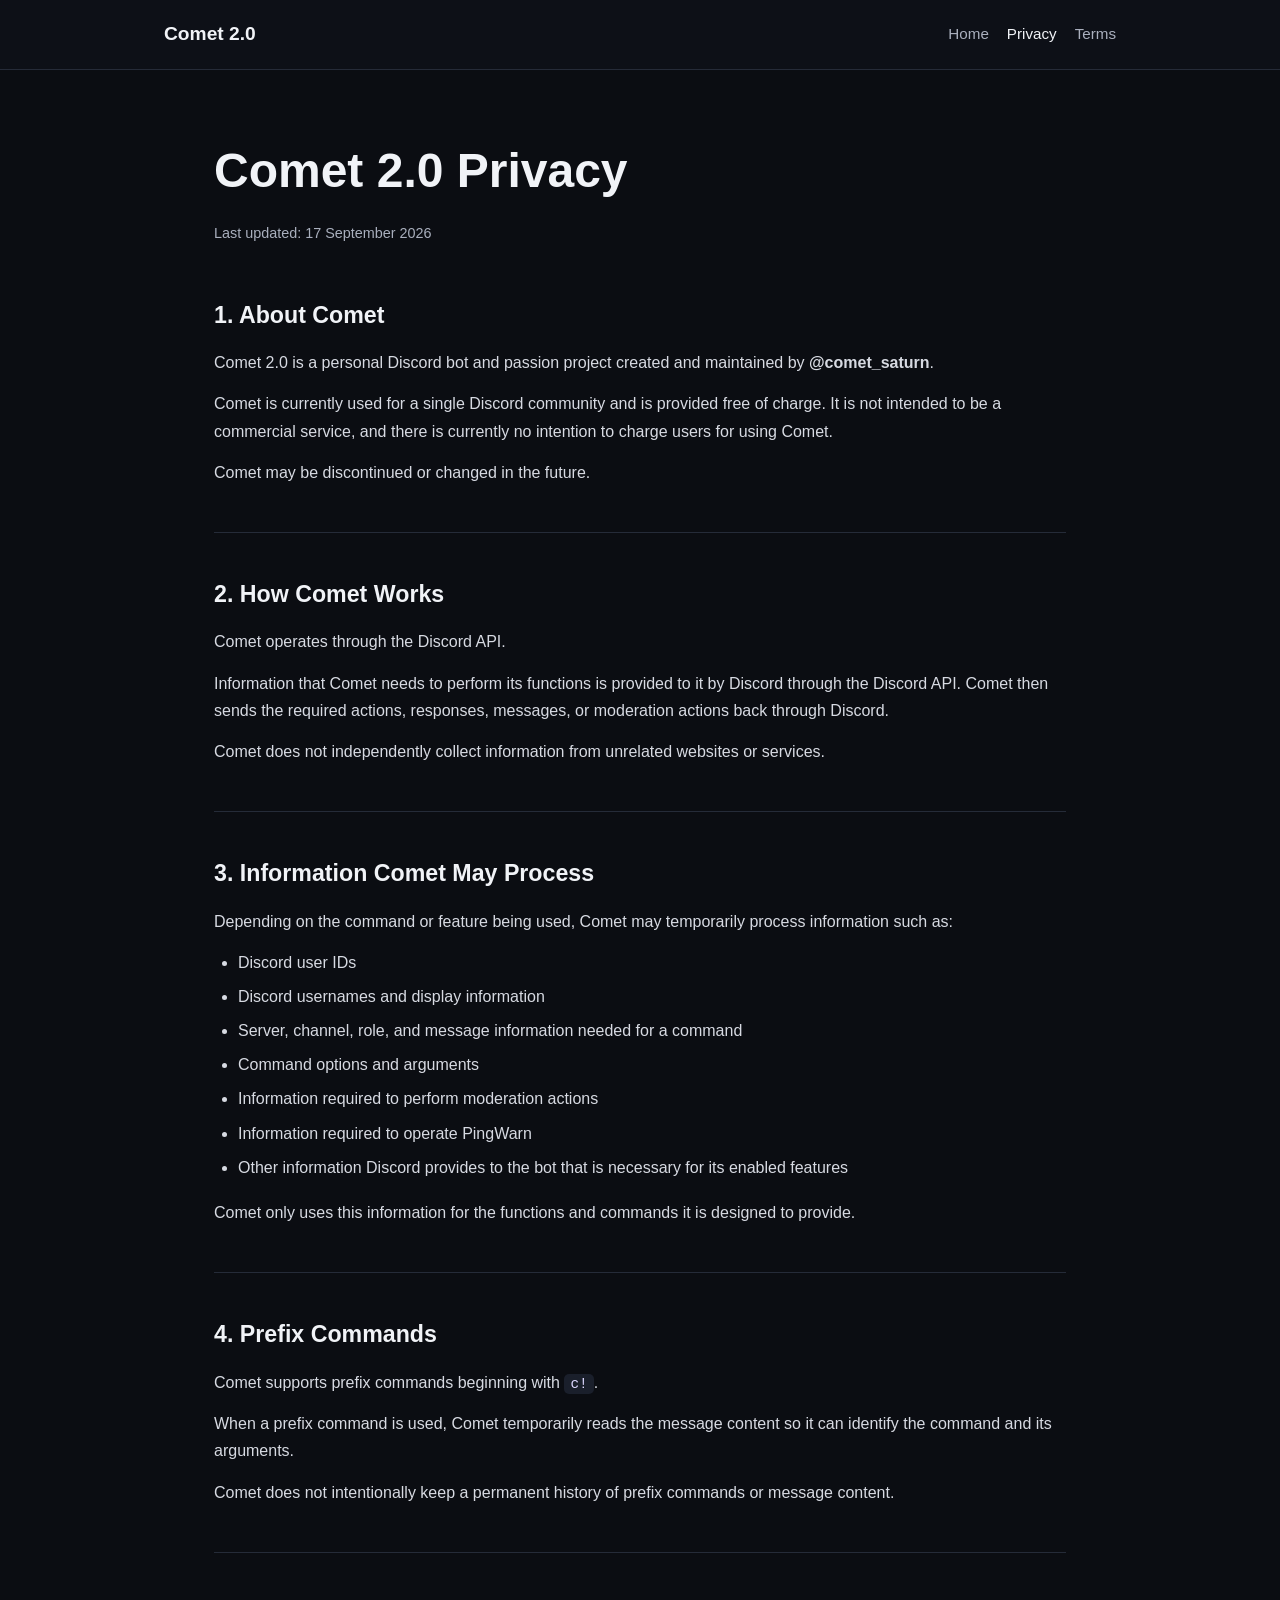
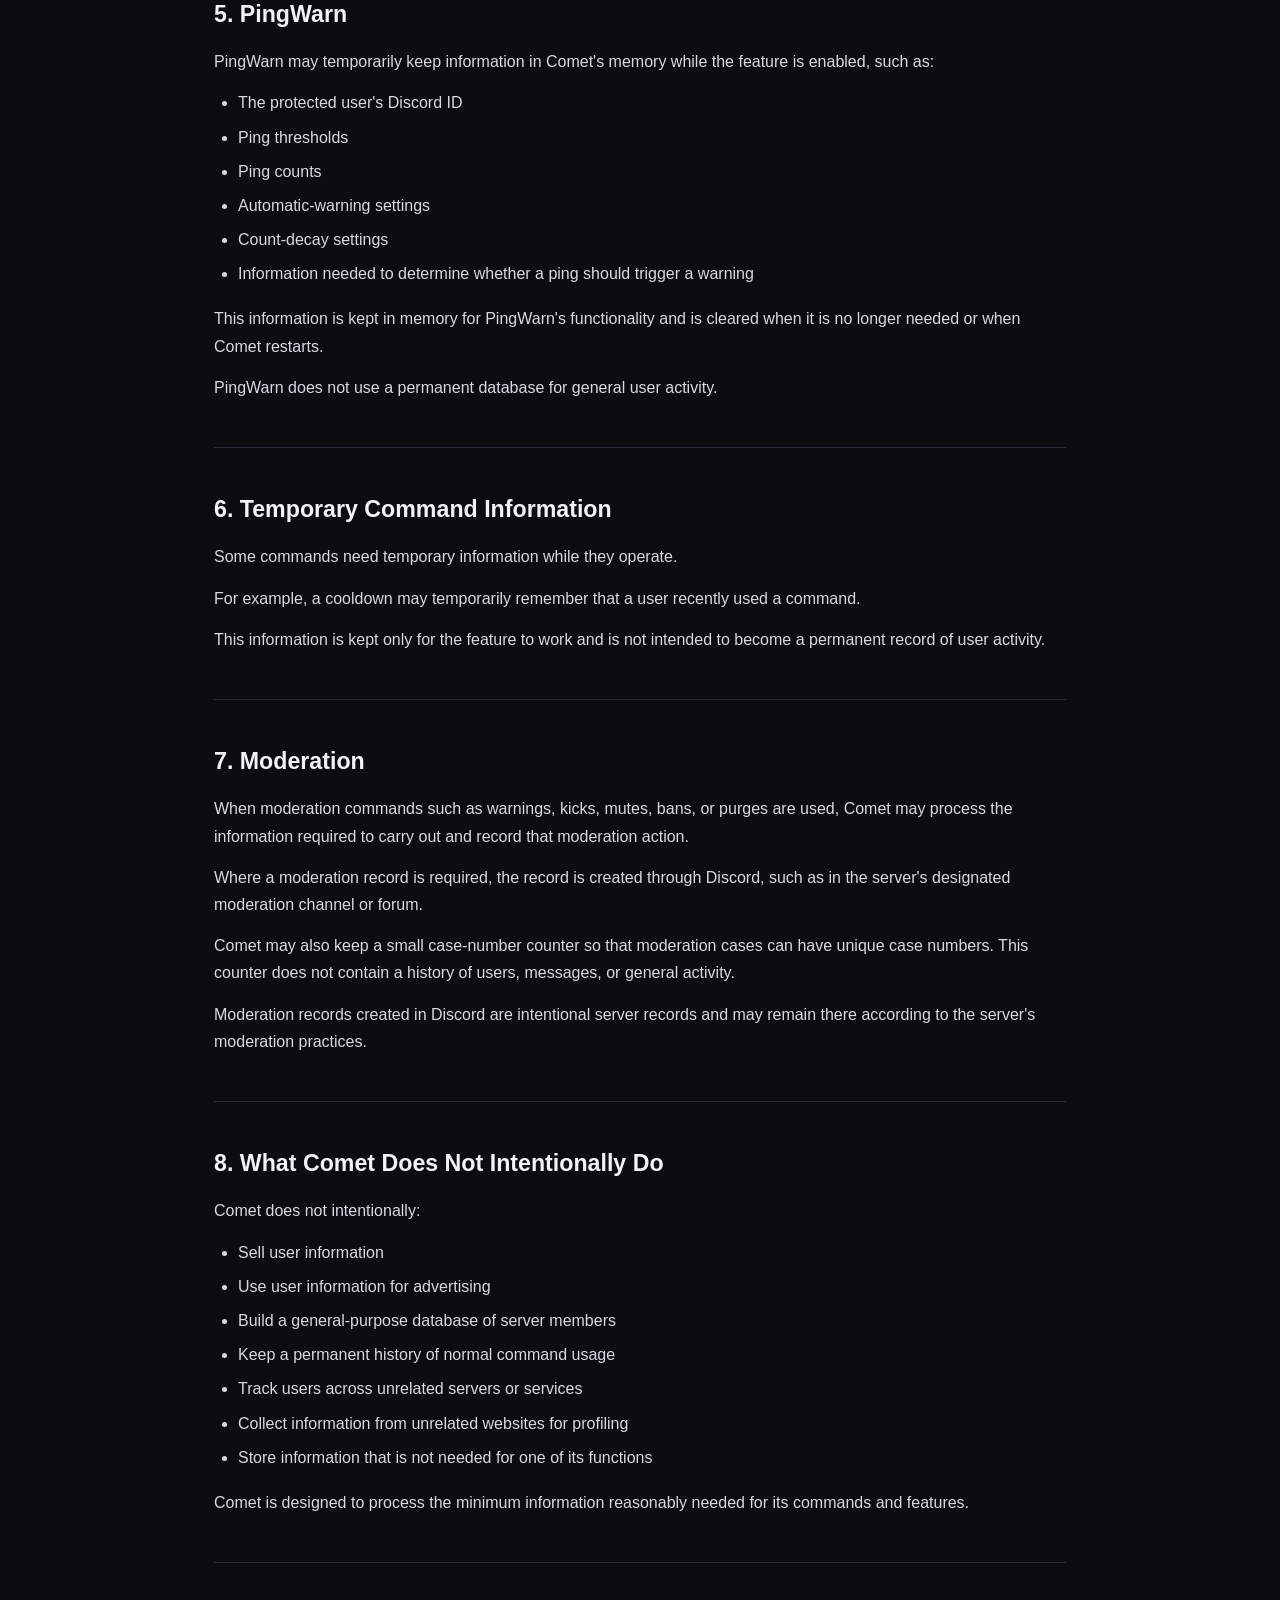
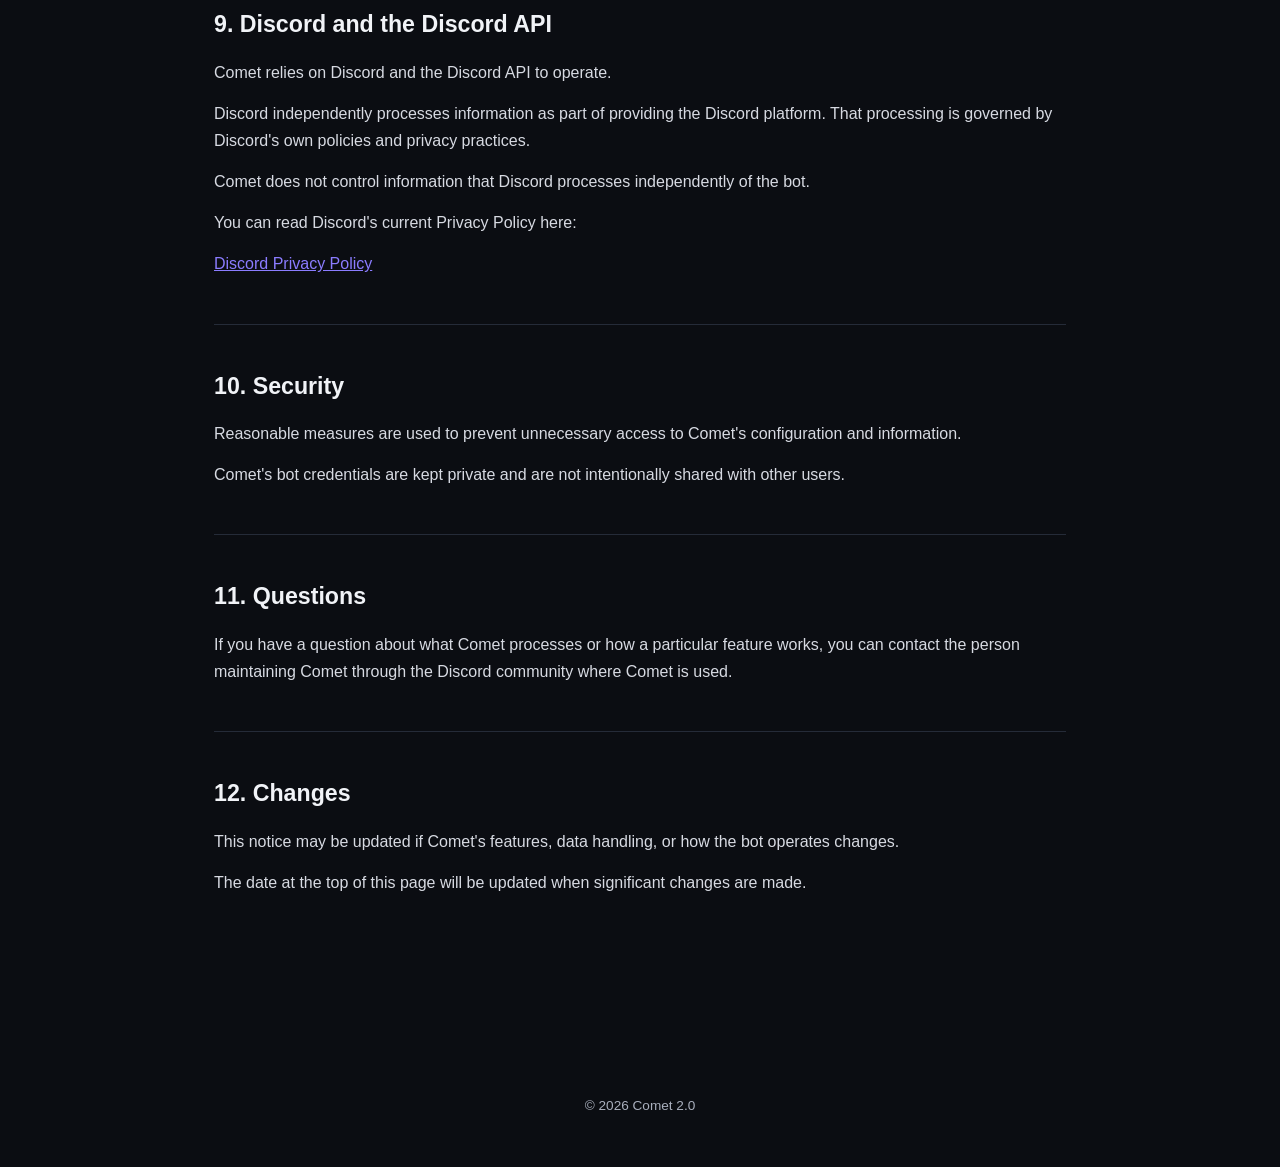
==== commit fd164743: "Update privacy.html" ====
--- a/privacy.html
+++ b/privacy.html
@@ -2,449 +2,448 @@
 <!DOCTYPE html>
 <html lang="en">
 <head>
-    <meta charset="UTF-8">
-    <meta name="viewport" content="width=device-width, initial-scale=1.0">
-    <title>Privacy Policy | Comet 2.0</title>
-    <link rel="stylesheet" href="style.css">
+  <meta charset="UTF-8">
+  <meta name="viewport" content="width=device-width, initial-scale=1.0">
+
+  <title>Comet 2.0 | Privacy</title>
+
+  <style>
+    :root {
+      --bg: #0b0d12;
+      --card: #121620;
+      --card-hover: #171c28;
+      --text: #f1f3f7;
+      --muted: #a9afbd;
+      --accent: #8b7cff;
+      --border: #252b38;
+    }
+
+    * {
+      box-sizing: border-box;
+    }
+
+    html {
+      scroll-behavior: smooth;
+    }
+
+    body {
+      margin: 0;
+      font-family: Arial, Helvetica, sans-serif;
+      background: var(--bg);
+      color: var(--text);
+      line-height: 1.7;
+    }
+
+    header {
+      border-bottom: 1px solid var(--border);
+      background: #0d1017;
+      position: sticky;
+      top: 0;
+      z-index: 10;
+    }
+
+    .nav {
+      max-width: 1000px;
+      margin: auto;
+      padding: 18px 24px;
+      display: flex;
+      justify-content: space-between;
+      align-items: center;
+      gap: 20px;
+    }
+
+    .logo {
+      color: var(--text);
+      text-decoration: none;
+      font-size: 1.2rem;
+      font-weight: 700;
+    }
+
+    nav {
+      display: flex;
+      gap: 18px;
+    }
+
+    nav a {
+      color: var(--muted);
+      text-decoration: none;
+      font-size: 0.95rem;
+      transition: color 0.2s ease;
+    }
+
+    nav a:hover,
+    nav a.active {
+      color: var(--text);
+    }
+
+    main {
+      max-width: 900px;
+      margin: 0 auto;
+      padding: 60px 24px 80px;
+    }
+
+    .hero {
+      margin-bottom: 50px;
+    }
+
+    .hero h1 {
+      margin: 0 0 10px;
+      font-size: clamp(2rem, 5vw, 3rem);
+    }
+
+    .updated {
+      color: var(--muted);
+      font-size: 0.9rem;
+    }
+
+    section {
+      margin-bottom: 42px;
+      padding-bottom: 32px;
+      border-bottom: 1px solid var(--border);
+    }
+
+    section:last-of-type {
+      border-bottom: none;
+    }
+
+    h2 {
+      margin-top: 0;
+      margin-bottom: 14px;
+      font-size: 1.45rem;
+    }
+
+    p {
+      margin: 0 0 14px;
+      color: #d7dae2;
+    }
+
+    ul {
+      margin: 10px 0 18px;
+      padding-left: 24px;
+      color: #d7dae2;
+    }
+
+    li {
+      margin-bottom: 7px;
+    }
+
+    code {
+      padding: 2px 6px;
+      border-radius: 5px;
+      background: #1a1f2b;
+      color: #ddd8ff;
+      font-family: Consolas, monospace;
+      font-size: 0.9em;
+    }
+
+    a {
+      color: var(--accent);
+    }
+
+    footer {
+      max-width: 900px;
+      margin: 0 auto;
+      padding: 30px 24px 50px;
+      color: var(--muted);
+      font-size: 0.85rem;
+      text-align: center;
+    }
+
+    @media (max-width: 600px) {
+      .nav {
+        padding: 16px;
+      }
+
+      nav {
+        gap: 12px;
+      }
+
+      main {
+        padding: 40px 18px 60px;
+      }
+
+      .hero h1 {
+        font-size: 2rem;
+      }
+    }
+  </style>
 </head>
+
 <body>
 
-<header>
-    <nav class="navbar">
-        <div class="logo">☄️ Comet 2.0</div>
-
-        <div class="nav-links">
-            <a href="index.html">Home</a>
-            <a href="privacy.html" class="active">Privacy</a>
-            <a href="terms.html">Terms</a>
-        </div>
-    </nav>
-</header>
-
-<main class="legal-page">
-
-    <section class="legal-header">
-        <h1>Privacy Policy</h1>
-        <p>Last Updated: 17 September 2026</p>
-    </section>
-
-    <section class="legal-content">
-
-        <h2>1. About Comet 2.0</h2>
-
-        <p>
-            Comet 2.0 ("Comet", "the bot", "we", "us" or "our") is a
-            Discord bot operated by <strong>@comet_saturn</strong>.
-            Comet provides server management, moderation, SSU management,
-            PingWarn and general-purpose commands.
-        </p>
-
-        <p>
-            Comet is designed with privacy and data minimisation in mind.
-            The bot aims to process only the information necessary to
-            provide its features and avoids intentionally maintaining
-            permanent user activity histories or message archives.
-        </p>
-
-
-        <h2>2. Information Comet May Process</h2>
-
-        <p>
-            Depending on the features being used, Comet may temporarily
-            process information made available through Discord, including:
-        </p>
-
-        <ul>
-            <li>Discord user IDs</li>
-            <li>Discord usernames and display names</li>
-            <li>Discord server, channel and role information</li>
-            <li>Information required to process commands</li>
-            <li>Message content when required for a <code>c!</code> prefix command</li>
-            <li>Message mention information required for PingWarn</li>
-            <li>Information required to perform moderation actions</li>
-            <li>Temporary timestamps used for cooldowns and PingWarn</li>
-        </ul>
-
-        <p>
-            Comet only processes information that is relevant to the
-            feature being used. Comet does not intentionally collect
-            unrelated personal information.
-        </p>
-
-
-        <h2>3. Message Content and Prefix Commands</h2>
-
-        <p>
-            Comet supports commands beginning with the <code>c!</code>
-            prefix, such as <code>c!ping</code> and <code>c!dice</code>.
-        </p>
-
-        <p>
-            To provide this functionality, Comet uses Discord's
-            <strong>Message Content Intent</strong>. This allows Comet to
-            temporarily receive and inspect message content so it can
-            determine whether a message contains a Comet prefix command
-            and process any command arguments.
-        </p>
-
-        <p>
-            Comet does not intentionally use this access to create a
-            message archive, conversation history, user activity profile,
-            advertising profile or analytics history.
-        </p>
-
-        <p>
-            Message content received for prefix-command processing is not
-            intentionally written to a permanent Comet database or file.
-            It is used for processing the relevant command and is not
-            intentionally retained as a historical record.
-        </p>
-
-        <p>
-            Discord controls access to Message Content Intent through its
-            own platform and developer requirements. Comet's use of the
-            intent is limited to the functionality described in this
-            policy.
-        </p>
-
-
-        <h2>4. PingWarn</h2>
-
-        <p>
-            PingWarn is a temporary protection feature that can warn or
-            take a configured moderation action when a protected user is
-            repeatedly mentioned.
-        </p>
-
-        <p>
-            PingWarn may temporarily process:
-        </p>
-
-        <ul>
-            <li>The Discord ID of the protected user</li>
-            <li>The configured warning threshold</li>
-            <li>A temporary mention count</li>
-            <li>Timestamps required for the configured decay period</li>
-            <li>The Discord role used to identify PingWarn protection</li>
-        </ul>
-
-        <p>
-            PingWarn configuration and counters are held in Comet's
-            active memory. They are not intentionally written to a
-            permanent database or file.
-        </p>
-
-        <p>
-            PingWarn information is cleared when Comet restarts.
-            Counters are reset when their configured decay period has
-            expired rather than being retained as historical activity.
-        </p>
-
-        <p>
-            When PingWarn results in a formal moderation action, Comet
-            may create a limited moderation record in the server's
-            designated private Staff Hub moderation Forum, if configured.
-        </p>
-
-        <p>
-            A PingWarn moderation record may contain information such as
-            the pinger, protected user, ping count, server, channel and
-            action taken.
-        </p>
-
-        <p>
-            The original message content is not intentionally included
-            in the PingWarn moderation record.
-        </p>
-
-
-        <h2>5. Temporary Command Cooldowns</h2>
-
-        <p>
-            Some commands use temporary cooldowns to prevent excessive
-            or repeated use.
-        </p>
-
-        <p>
-            For example, the <code>beg</code> command uses a
-            <strong>15-minute per-user cooldown</strong>.
-        </p>
-
-        <p>
-            To enforce a cooldown, Comet temporarily keeps the relevant
-            Discord user ID and a timestamp in memory.
-        </p>
-
-        <p>
-            Cooldown information is not intentionally written to a
-            permanent database or file and is cleared when Comet restarts.
-        </p>
-
-        <p>
-            Cooldown information is used only to enforce the relevant
-            command restriction and is not used to build a user activity
-            history.
-        </p>
-
-
-        <h2>6. Moderation Information</h2>
-
-        <p>
-            Comet's moderation commands may temporarily process
-            information necessary to perform a requested moderation action.
-        </p>
-
-        <p>
-            This may include:
-        </p>
-
-        <ul>
-            <li>The affected user's Discord ID and username</li>
-            <li>The moderator's Discord ID and username</li>
-            <li>The server where the action occurred</li>
-            <li>The relevant channel</li>
-            <li>The moderation reason</li>
-            <li>Information required to perform the requested action</li>
-        </ul>
-
-        <p>
-            Where configured, Comet may create a moderation record in the
-            server's designated private moderation Forum.
-        </p>
-
-        <p>
-            These Forum records are intentional moderation records stored
-            through Discord. They are not a separate Comet database and
-            may remain available according to the server's own moderation
-            and retention practices.
-        </p>
-
-        <p>
-            Comet does not intentionally maintain a separate permanent
-            database containing a user's complete moderation history.
-        </p>
-
-
-        <h2>7. What Comet Does Not Intentionally Store</h2>
-
-        <p>
-            Comet does not intentionally maintain a permanent database of:
-        </p>
-
-        <ul>
-            <li>General Discord conversations</li>
-            <li>Message histories</li>
-            <li>Command usage histories</li>
-            <li>User activity histories</li>
-            <li>User profiles created for tracking or profiling</li>
-            <li>PingWarn history after it is no longer required</li>
-            <li>Command cooldown histories</li>
-            <li>Unnecessary personal information</li>
-        </ul>
-
-        <p>
-            Temporary information required for a feature is kept in active
-            memory rather than being intentionally converted into a
-            permanent activity record.
-        </p>
-
-
-        <h2>8. Data Retention</h2>
-
-        <p>
-            Comet's general approach is to retain temporary information
-            only for as long as it is required for the relevant feature.
-        </p>
-
-        <ul>
-            <li>
-                Prefix-command message content is processed temporarily
-                for the relevant command and is not intentionally retained
-                as a historical record.
-            </li>
-            <li>
-                PingWarn configuration and counters are held in memory and
-                are cleared when Comet restarts. Expired counters are reset
-                rather than retained as historical activity.
-            </li>
-            <li>
-                Command cooldown information is held temporarily in memory
-                and is cleared when Comet restarts.
-            </li>
-            <li>
-                Moderation Forum records may remain in Discord according to
-                the server's own retention practices.
-            </li>
-        </ul>
-
-        <p>
-            Because some information is held only in memory, Comet may not
-            have historical information available to provide after the
-            relevant temporary processing has ended or after the bot has
-            restarted.
-        </p>
-
-
-        <h2>9. Data Sharing and Third Parties</h2>
-
-        <p>
-            Comet does not sell personal information.
-        </p>
-
-        <p>
-            Comet does not intentionally share user information with
-            advertisers or data brokers.
-        </p>
-
-        <p>
-            Comet does not intentionally send Discord message content or
-            user information to unrelated third-party services for
-            advertising, profiling or analytics.
-        </p>
-
-        <p>
-            Comet necessarily communicates with Discord and uses Discord's
-            APIs to provide its functionality. Information made available
-            through Discord may therefore be processed by Discord according
-            to Discord's own terms and privacy practices.
-        </p>
-
-
-        <h2>10. Discord and Platform Data</h2>
-
-        <p>
-            Comet operates through Discord's platform and APIs.
-        </p>
-
-        <p>
-            Discord independently controls its own platform, systems,
-            infrastructure, logging and data processing. Comet does not
-            control information that Discord retains independently of
-            Comet.
-        </p>
-
-        <p>
-            This includes messages, Discord account information, server
-            information and moderation Forum content stored by Discord.
-        </p>
-
-
-        <h2>11. Security</h2>
-
-        <p>
-            Comet is designed to minimise the amount of information it
-            retains and to avoid unnecessary persistent storage.
-        </p>
-
-        <p>
-            Comet's authentication token is kept separately from its source
-            code and is not intentionally committed to public repositories.
-        </p>
-
-        <p>
-            Access to Comet's configuration and hosting environment is
-            restricted to the people responsible for operating the bot.
-        </p>
-
-        <p>
-            No method of transmission or storage can be guaranteed to be
-            completely secure. Comet's security measures are intended to
-            reduce unnecessary exposure rather than provide an absolute
-            guarantee of security.
-        </p>
-
-
-        <h2>12. Your Privacy Rights</h2>
-
-        <p>
-            Depending on the circumstances and the applicable data
-            protection law, individuals may have rights concerning their
-            personal information. These may include rights to request
-            access, correction, deletion, restriction or objection to
-            processing.
-        </p>
-
-        <p>
-            The availability of a particular right depends on the
-            circumstances and the lawful basis for the relevant processing.
-        </p>
-
-        <p>
-            Because Comet intentionally retains very little information,
-            there may be no Comet-held information available to provide,
-            correct or delete when a request is received.
-        </p>
-
-        <p>
-            Information stored directly by Discord, including Discord
-            messages or moderation Forum records, may need to be managed
-            through Discord or the relevant server's administrators rather
-            than through Comet.
-        </p>
-
-
-        <h2>13. Data Protection Contact</h2>
-
-        <p>
-            For questions, concerns or requests about Comet 2.0's handling
-            of information, contact <strong>@comet_saturn</strong> through
-            Discord.
-        </p>
-
-        <p>
-            If you are contacting us about a specific Discord server,
-            please include enough information for us to understand which
-            Comet feature or processing activity your request concerns.
-        </p>
-
-
-        <h2>14. Complaints</h2>
-
-        <p>
-            If you are in the United Kingdom and believe your personal
-            information has been handled in a way that raises a data
-            protection concern, you may also contact the
-            <strong>Information Commissioner's Office (ICO)</strong>.
-        </p>
-
-        <p>
-            More information about making a complaint is available from
-            the ICO's official website.
-        </p>
-
-
-        <h2>15. Changes to This Policy</h2>
-
-        <p>
-            This Privacy Policy may be updated when Comet's functionality,
-            data practices or the way information is processed changes.
-        </p>
-
-        <p>
-            The "Last Updated" date at the top of this page indicates when
-            this policy was most recently revised.
-        </p>
-
-        <p>
-            The policy will be reviewed when significant changes are made
-            to Comet's data processing.
-        </p>
-
-
-        <h2>16. Contact</h2>
-
-        <p>
-            If you have any questions, concerns or requests regarding
-            Comet 2.0 or this Privacy Policy, please contact
-            <strong>@comet_saturn</strong> through Discord.
-        </p>
-
-    </section>
-</main>
-
-<footer>
-    <p>© 2026 Comet 2.0. All rights reserved.</p>
-</footer>
+  <header>
+    <div class="nav">
+      <a class="logo" href="/">Comet 2.0</a>
+
+      <nav>
+        <a href="/">Home</a>
+        <a href="/privacy.html" class="active">Privacy</a>
+        <a href="/terms.html">Terms</a>
+      </nav>
+    </div>
+  </header>
+
+  <main>
+
+    <div class="hero">
+      <h1>Comet 2.0 Privacy</h1>
+      <p class="updated">Last updated: 17 September 2026</p>
+    </div>
+
+    <section>
+      <h2>1. About Comet</h2>
+
+      <p>
+        Comet 2.0 is a personal Discord bot and passion project created
+        and maintained by <strong>@comet_saturn</strong>.
+      </p>
+
+      <p>
+        Comet is currently used for a single Discord community and is
+        provided free of charge. It is not intended to be a commercial
+        service, and there is currently no intention to charge users
+        for using Comet.
+      </p>
+
+      <p>
+        Comet may be discontinued or changed in the future.
+      </p>
+    </section>
+
+    <section>
+      <h2>2. How Comet Works</h2>
+
+      <p>
+        Comet operates through the Discord API.
+      </p>
+
+      <p>
+        Information that Comet needs to perform its functions is provided
+        to it by Discord through the Discord API. Comet then sends the
+        required actions, responses, messages, or moderation actions
+        back through Discord.
+      </p>
+
+      <p>
+        Comet does not independently collect information from unrelated
+        websites or services.
+      </p>
+    </section>
+
+    <section>
+      <h2>3. Information Comet May Process</h2>
+
+      <p>
+        Depending on the command or feature being used, Comet may
+        temporarily process information such as:
+      </p>
+
+      <ul>
+        <li>Discord user IDs</li>
+        <li>Discord usernames and display information</li>
+        <li>Server, channel, role, and message information needed for a command</li>
+        <li>Command options and arguments</li>
+        <li>Information required to perform moderation actions</li>
+        <li>Information required to operate PingWarn</li>
+        <li>Other information Discord provides to the bot that is necessary for its enabled features</li>
+      </ul>
+
+      <p>
+        Comet only uses this information for the functions and commands
+        it is designed to provide.
+      </p>
+    </section>
+
+    <section>
+      <h2>4. Prefix Commands</h2>
+
+      <p>
+        Comet supports prefix commands beginning with <code>c!</code>.
+      </p>
+
+      <p>
+        When a prefix command is used, Comet temporarily reads the
+        message content so it can identify the command and its arguments.
+      </p>
+
+      <p>
+        Comet does not intentionally keep a permanent history of prefix
+        commands or message content.
+      </p>
+    </section>
+
+    <section>
+      <h2>5. PingWarn</h2>
+
+      <p>
+        PingWarn may temporarily keep information in Comet's memory
+        while the feature is enabled, such as:
+      </p>
+
+      <ul>
+        <li>The protected user's Discord ID</li>
+        <li>Ping thresholds</li>
+        <li>Ping counts</li>
+        <li>Automatic-warning settings</li>
+        <li>Count-decay settings</li>
+        <li>Information needed to determine whether a ping should trigger a warning</li>
+      </ul>
+
+      <p>
+        This information is kept in memory for PingWarn's functionality
+        and is cleared when it is no longer needed or when Comet restarts.
+      </p>
+
+      <p>
+        PingWarn does not use a permanent database for general user activity.
+      </p>
+    </section>
+
+    <section>
+      <h2>6. Temporary Command Information</h2>
+
+      <p>
+        Some commands need temporary information while they operate.
+      </p>
+
+      <p>
+        For example, a cooldown may temporarily remember that a user
+        recently used a command.
+      </p>
+
+      <p>
+        This information is kept only for the feature to work and is not
+        intended to become a permanent record of user activity.
+      </p>
+    </section>
+
+    <section>
+      <h2>7. Moderation</h2>
+
+      <p>
+        When moderation commands such as warnings, kicks, mutes, bans,
+        or purges are used, Comet may process the information required
+        to carry out and record that moderation action.
+      </p>
+
+      <p>
+        Where a moderation record is required, the record is created
+        through Discord, such as in the server's designated moderation
+        channel or forum.
+      </p>
+
+      <p>
+        Comet may also keep a small case-number counter so that
+        moderation cases can have unique case numbers. This counter
+        does not contain a history of users, messages, or general activity.
+      </p>
+
+      <p>
+        Moderation records created in Discord are intentional server
+        records and may remain there according to the server's
+        moderation practices.
+      </p>
+    </section>
+
+    <section>
+      <h2>8. What Comet Does Not Intentionally Do</h2>
+
+      <p>
+        Comet does not intentionally:
+      </p>
+
+      <ul>
+        <li>Sell user information</li>
+        <li>Use user information for advertising</li>
+        <li>Build a general-purpose database of server members</li>
+        <li>Keep a permanent history of normal command usage</li>
+        <li>Track users across unrelated servers or services</li>
+        <li>Collect information from unrelated websites for profiling</li>
+        <li>Store information that is not needed for one of its functions</li>
+      </ul>
+
+      <p>
+        Comet is designed to process the minimum information reasonably
+        needed for its commands and features.
+      </p>
+    </section>
+
+    <section>
+      <h2>9. Discord and the Discord API</h2>
+
+      <p>
+        Comet relies on Discord and the Discord API to operate.
+      </p>
+
+      <p>
+        Discord independently processes information as part of providing
+        the Discord platform. That processing is governed by Discord's
+        own policies and privacy practices.
+      </p>
+
+      <p>
+        Comet does not control information that Discord processes
+        independently of the bot.
+      </p>
+
+      <p>
+        You can read Discord's current Privacy Policy here:
+      </p>
+
+      <p>
+        <a
+          href="https://discord.com/privacy"
+          target="_blank"
+          rel="noopener noreferrer"
+        >
+          Discord Privacy Policy
+        </a>
+      </p>
+    </section>
+
+    <section>
+      <h2>10. Security</h2>
+
+      <p>
+        Reasonable measures are used to prevent unnecessary access to
+        Comet's configuration and information.
+      </p>
+
+      <p>
+        Comet's bot credentials are kept private and are not intentionally
+        shared with other users.
+      </p>
+    </section>
+
+    <section>
+      <h2>11. Questions</h2>
+
+      <p>
+        If you have a question about what Comet processes or how a
+        particular feature works, you can contact the person maintaining
+        Comet through the Discord community where Comet is used.
+      </p>
+    </section>
+
+    <section>
+      <h2>12. Changes</h2>
+
+      <p>
+        This notice may be updated if Comet's features, data handling,
+        or how the bot operates changes.
+      </p>
+
+      <p>
+        The date at the top of this page will be updated when significant
+        changes are made.
+      </p>
+    </section>
+
+  </main>
+
+  <footer>
+    © 2026 Comet 2.0
+  </footer>
 
 </body>
 </html>
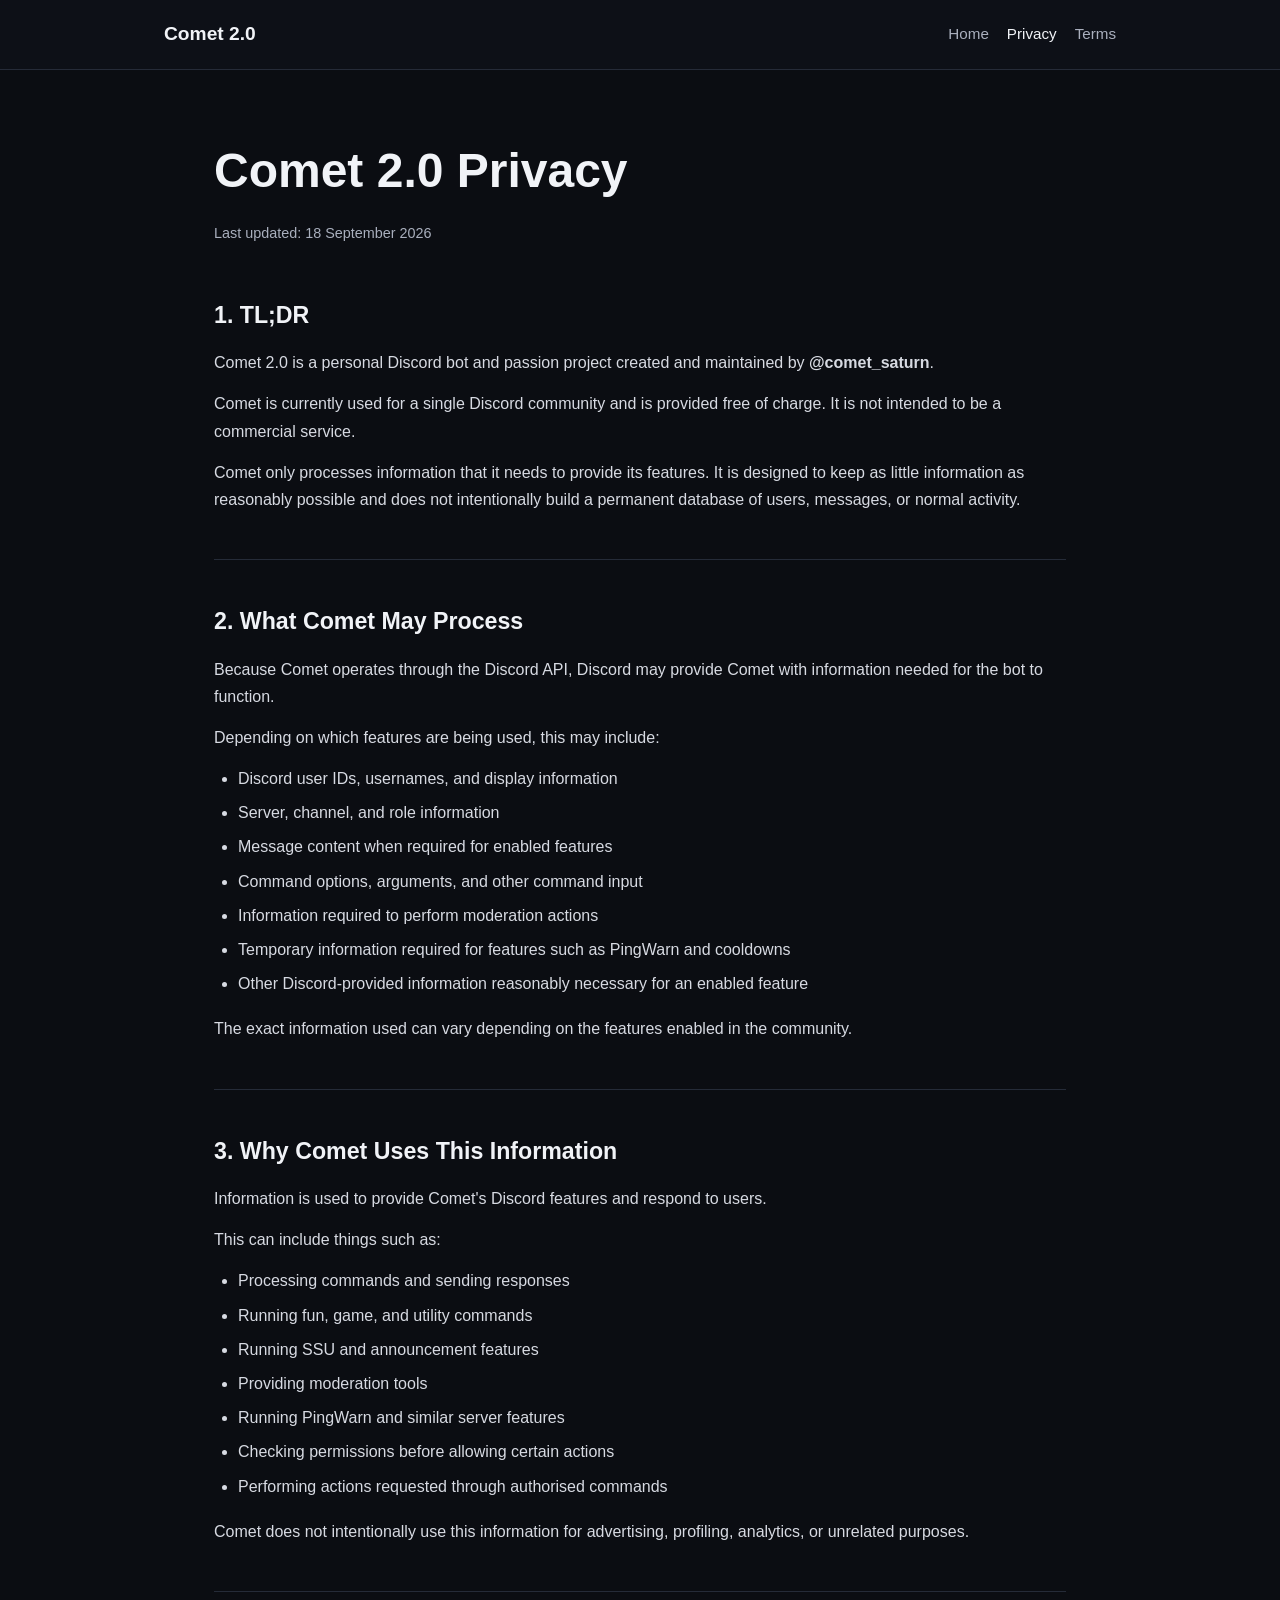
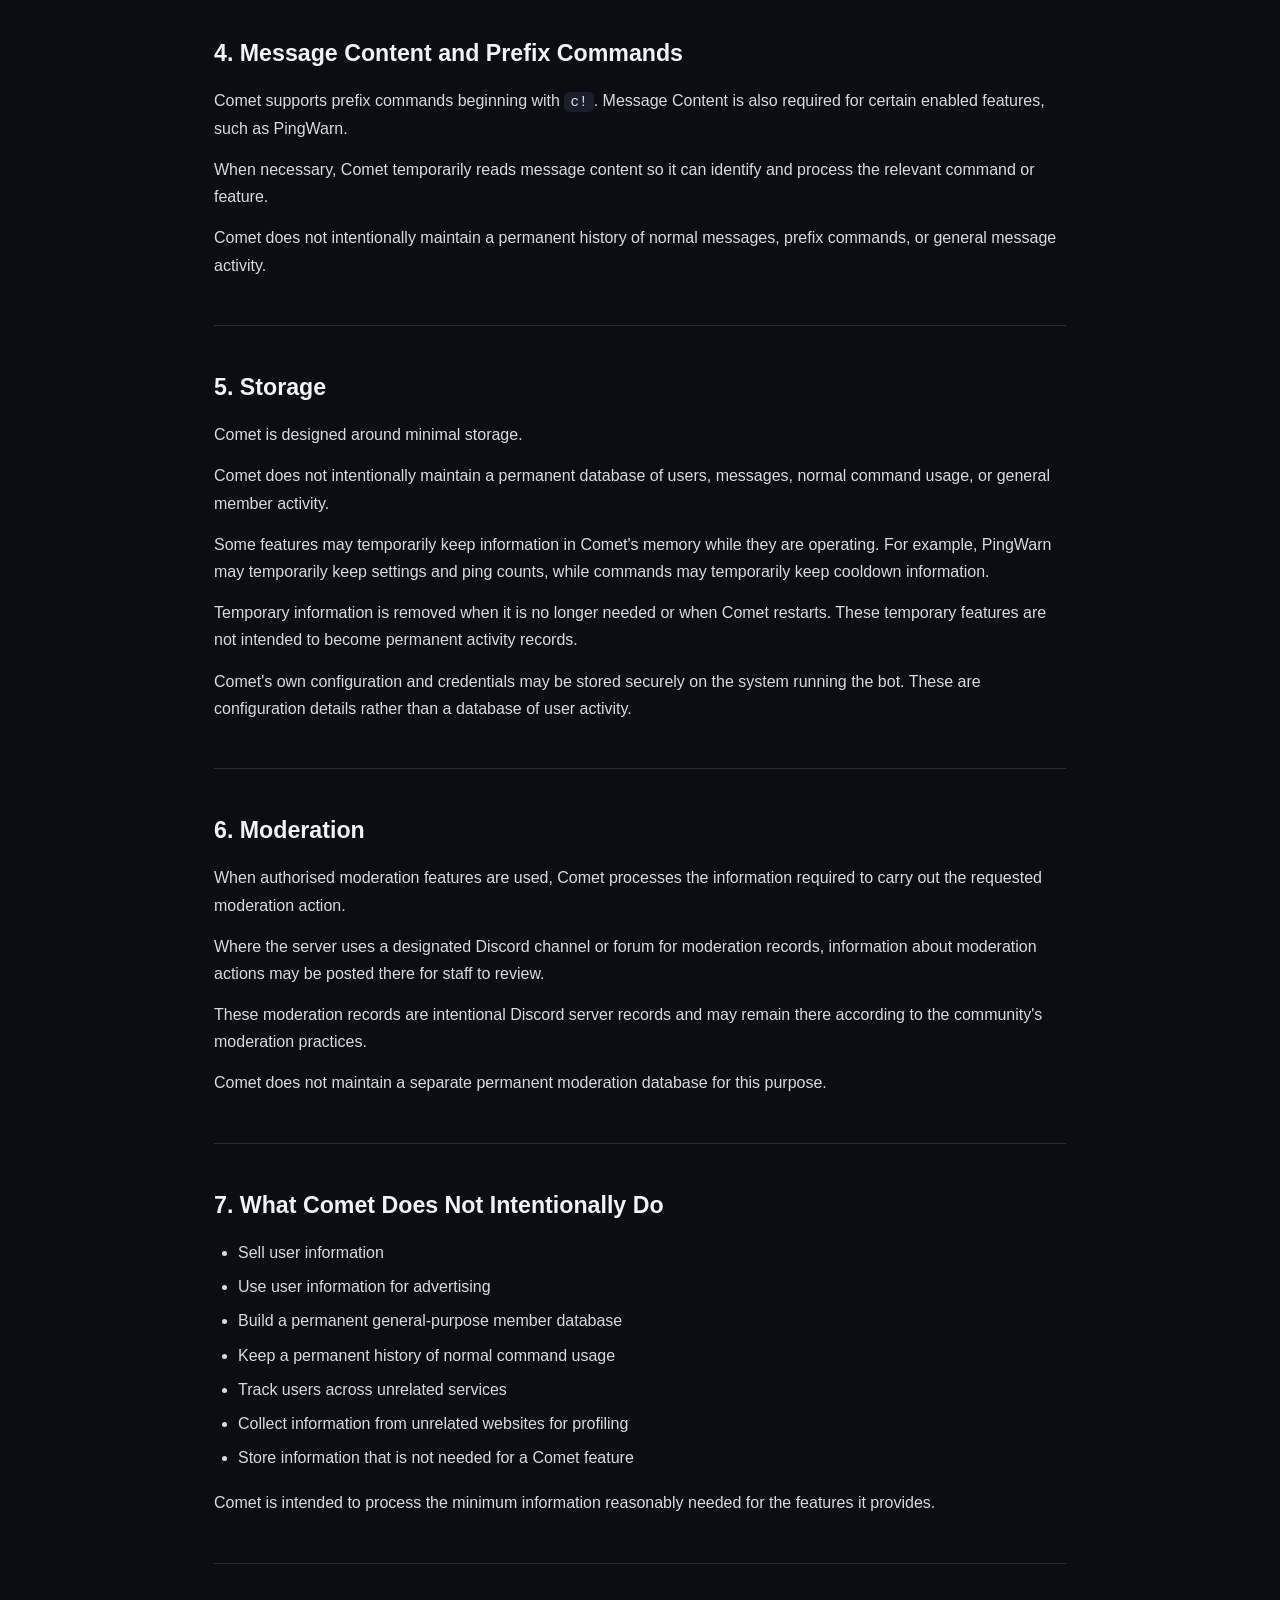
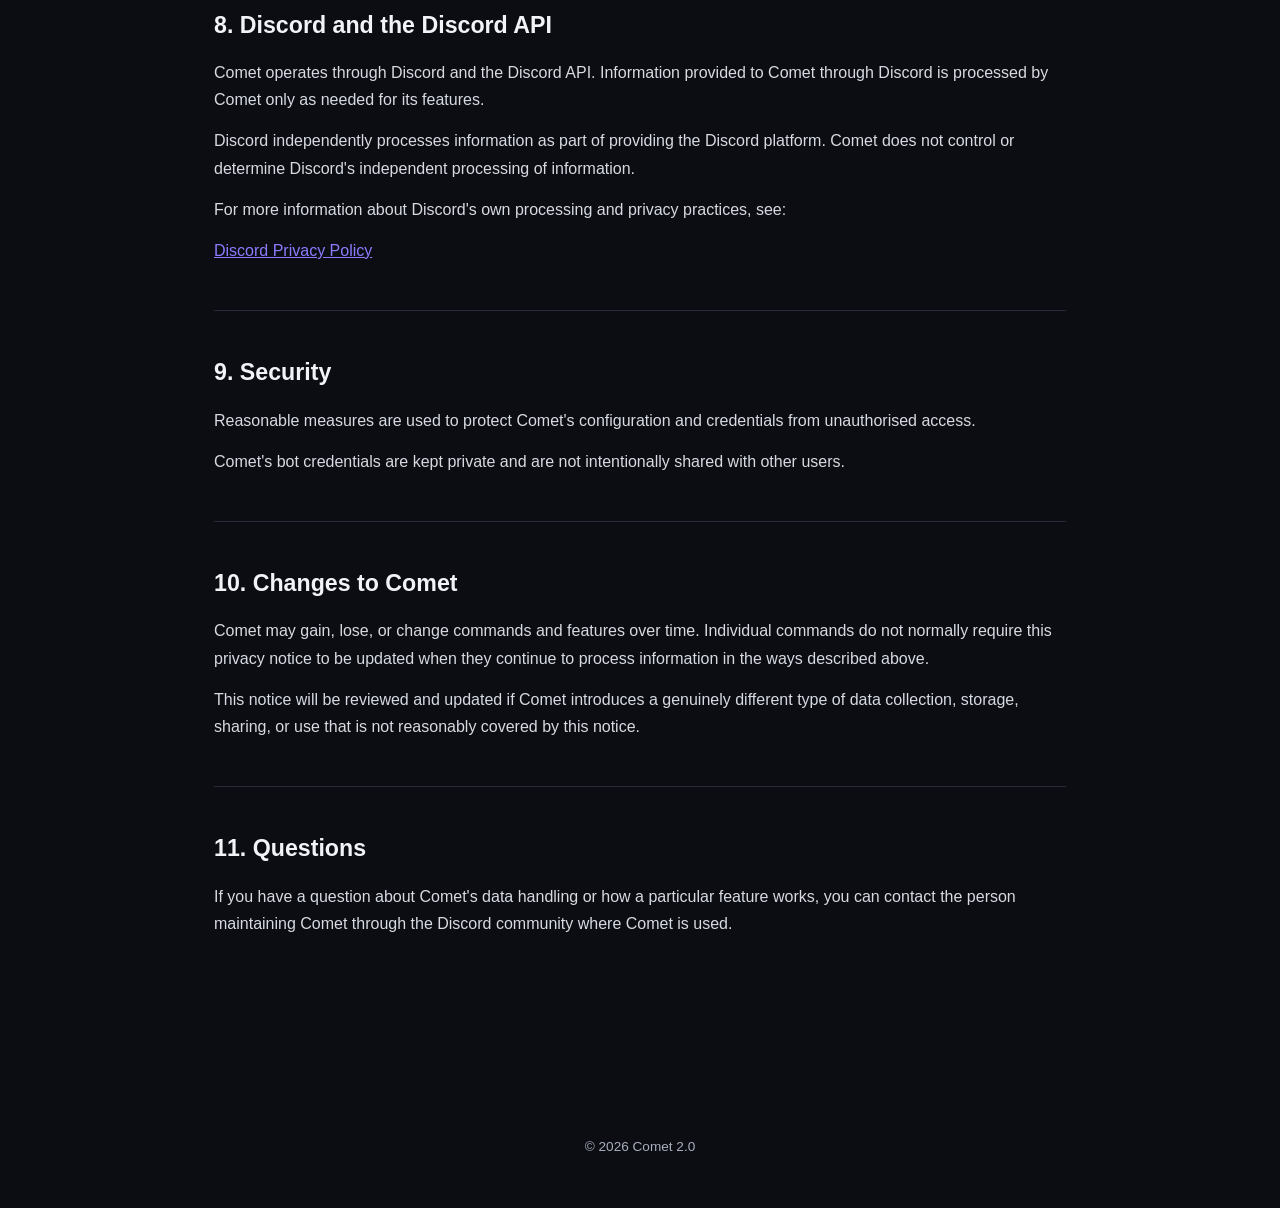
==== commit c8a6fa24: "Update privacy.html" ====
--- a/privacy.html
+++ b/privacy.html
@@ -1,4 +1,3 @@
-
 <!DOCTYPE html>
 <html lang="en">
 <head>
@@ -187,11 +186,11 @@
 
     <div class="hero">
       <h1>Comet 2.0 Privacy</h1>
-      <p class="updated">Last updated: 17 September 2026</p>
+      <p class="updated">Last updated: 18 September 2026</p>
     </div>
 
     <section>
-      <h2>1. About Comet</h2>
+      <h2>1. TL;DR</h2>
 
       <p>
         Comet 2.0 is a personal Discord bot and passion project created
@@ -201,193 +200,188 @@
       <p>
         Comet is currently used for a single Discord community and is
         provided free of charge. It is not intended to be a commercial
-        service, and there is currently no intention to charge users
-        for using Comet.
-      </p>
-
-      <p>
-        Comet may be discontinued or changed in the future.
-      </p>
-    </section>
-
-    <section>
-      <h2>2. How Comet Works</h2>
-
-      <p>
-        Comet operates through the Discord API.
-      </p>
-
-      <p>
-        Information that Comet needs to perform its functions is provided
-        to it by Discord through the Discord API. Comet then sends the
-        required actions, responses, messages, or moderation actions
-        back through Discord.
-      </p>
-
-      <p>
-        Comet does not independently collect information from unrelated
-        websites or services.
-      </p>
-    </section>
-
-    <section>
-      <h2>3. Information Comet May Process</h2>
-
-      <p>
-        Depending on the command or feature being used, Comet may
-        temporarily process information such as:
+        service.
+      </p>
+
+      <p>
+        Comet only processes information that it needs to provide its
+        features. It is designed to keep as little information as
+        reasonably possible and does not intentionally build a permanent
+        database of users, messages, or normal activity.
+      </p>
+    </section>
+
+    <section>
+      <h2>2. What Comet May Process</h2>
+
+      <p>
+        Because Comet operates through the Discord API, Discord may provide
+        Comet with information needed for the bot to function.
+      </p>
+
+      <p>
+        Depending on which features are being used, this may include:
       </p>
 
       <ul>
-        <li>Discord user IDs</li>
-        <li>Discord usernames and display information</li>
-        <li>Server, channel, role, and message information needed for a command</li>
-        <li>Command options and arguments</li>
+        <li>Discord user IDs, usernames, and display information</li>
+        <li>Server, channel, and role information</li>
+        <li>Message content when required for enabled features</li>
+        <li>Command options, arguments, and other command input</li>
         <li>Information required to perform moderation actions</li>
-        <li>Information required to operate PingWarn</li>
-        <li>Other information Discord provides to the bot that is necessary for its enabled features</li>
+        <li>Temporary information required for features such as PingWarn and cooldowns</li>
+        <li>Other Discord-provided information reasonably necessary for an enabled feature</li>
       </ul>
 
       <p>
-        Comet only uses this information for the functions and commands
-        it is designed to provide.
-      </p>
-    </section>
-
-    <section>
-      <h2>4. Prefix Commands</h2>
+        The exact information used can vary depending on the features
+        enabled in the community.
+      </p>
+    </section>
+
+    <section>
+      <h2>3. Why Comet Uses This Information</h2>
+
+      <p>
+        Information is used to provide Comet's Discord features and respond
+        to users.
+      </p>
+
+      <p>
+        This can include things such as:
+      </p>
+
+      <ul>
+        <li>Processing commands and sending responses</li>
+        <li>Running fun, game, and utility commands</li>
+        <li>Running SSU and announcement features</li>
+        <li>Providing moderation tools</li>
+        <li>Running PingWarn and similar server features</li>
+        <li>Checking permissions before allowing certain actions</li>
+        <li>Performing actions requested through authorised commands</li>
+      </ul>
+
+      <p>
+        Comet does not intentionally use this information for advertising,
+        profiling, analytics, or unrelated purposes.
+      </p>
+    </section>
+
+    <section>
+      <h2>4. Message Content and Prefix Commands</h2>
 
       <p>
         Comet supports prefix commands beginning with <code>c!</code>.
-      </p>
-
-      <p>
-        When a prefix command is used, Comet temporarily reads the
-        message content so it can identify the command and its arguments.
-      </p>
-
-      <p>
-        Comet does not intentionally keep a permanent history of prefix
-        commands or message content.
-      </p>
-    </section>
-
-    <section>
-      <h2>5. PingWarn</h2>
-
-      <p>
-        PingWarn may temporarily keep information in Comet's memory
-        while the feature is enabled, such as:
-      </p>
-
-      <ul>
-        <li>The protected user's Discord ID</li>
-        <li>Ping thresholds</li>
-        <li>Ping counts</li>
-        <li>Automatic-warning settings</li>
-        <li>Count-decay settings</li>
-        <li>Information needed to determine whether a ping should trigger a warning</li>
-      </ul>
-
-      <p>
-        This information is kept in memory for PingWarn's functionality
-        and is cleared when it is no longer needed or when Comet restarts.
-      </p>
-
-      <p>
-        PingWarn does not use a permanent database for general user activity.
-      </p>
-    </section>
-
-    <section>
-      <h2>6. Temporary Command Information</h2>
-
-      <p>
-        Some commands need temporary information while they operate.
-      </p>
-
-      <p>
-        For example, a cooldown may temporarily remember that a user
-        recently used a command.
-      </p>
-
-      <p>
-        This information is kept only for the feature to work and is not
-        intended to become a permanent record of user activity.
-      </p>
-    </section>
-
-    <section>
-      <h2>7. Moderation</h2>
-
-      <p>
-        When moderation commands such as warnings, kicks, mutes, bans,
-        or purges are used, Comet may process the information required
-        to carry out and record that moderation action.
-      </p>
-
-      <p>
-        Where a moderation record is required, the record is created
-        through Discord, such as in the server's designated moderation
-        channel or forum.
-      </p>
-
-      <p>
-        Comet may also keep a small case-number counter so that
-        moderation cases can have unique case numbers. This counter
-        does not contain a history of users, messages, or general activity.
-      </p>
-
-      <p>
-        Moderation records created in Discord are intentional server
-        records and may remain there according to the server's
-        moderation practices.
-      </p>
-    </section>
-
-    <section>
-      <h2>8. What Comet Does Not Intentionally Do</h2>
-
-      <p>
-        Comet does not intentionally:
-      </p>
+        Message Content is also required for certain enabled features,
+        such as PingWarn.
+      </p>
+
+      <p>
+        When necessary, Comet temporarily reads message content so it can
+        identify and process the relevant command or feature.
+      </p>
+
+      <p>
+        Comet does not intentionally maintain a permanent history of
+        normal messages, prefix commands, or general message activity.
+      </p>
+    </section>
+
+    <section>
+      <h2>5. Storage</h2>
+
+      <p>
+        Comet is designed around minimal storage.
+      </p>
+
+      <p>
+        Comet does not intentionally maintain a permanent database of
+        users, messages, normal command usage, or general member activity.
+      </p>
+
+      <p>
+        Some features may temporarily keep information in Comet's memory
+        while they are operating. For example, PingWarn may temporarily
+        keep settings and ping counts, while commands may temporarily keep
+        cooldown information.
+      </p>
+
+      <p>
+        Temporary information is removed when it is no longer needed or
+        when Comet restarts. These temporary features are not intended to
+        become permanent activity records.
+      </p>
+
+      <p>
+        Comet's own configuration and credentials may be stored securely
+        on the system running the bot. These are configuration details
+        rather than a database of user activity.
+      </p>
+    </section>
+
+    <section>
+      <h2>6. Moderation</h2>
+
+      <p>
+        When authorised moderation features are used, Comet processes the
+        information required to carry out the requested moderation action.
+      </p>
+
+      <p>
+        Where the server uses a designated Discord channel or forum for
+        moderation records, information about moderation actions may be
+        posted there for staff to review.
+      </p>
+
+      <p>
+        These moderation records are intentional Discord server records
+        and may remain there according to the community's moderation
+        practices.
+      </p>
+
+      <p>
+        Comet does not maintain a separate permanent moderation database
+        for this purpose.
+      </p>
+    </section>
+
+    <section>
+      <h2>7. What Comet Does Not Intentionally Do</h2>
 
       <ul>
         <li>Sell user information</li>
         <li>Use user information for advertising</li>
-        <li>Build a general-purpose database of server members</li>
+        <li>Build a permanent general-purpose member database</li>
         <li>Keep a permanent history of normal command usage</li>
-        <li>Track users across unrelated servers or services</li>
+        <li>Track users across unrelated services</li>
         <li>Collect information from unrelated websites for profiling</li>
-        <li>Store information that is not needed for one of its functions</li>
+        <li>Store information that is not needed for a Comet feature</li>
       </ul>
 
       <p>
-        Comet is designed to process the minimum information reasonably
-        needed for its commands and features.
-      </p>
-    </section>
-
-    <section>
-      <h2>9. Discord and the Discord API</h2>
-
-      <p>
-        Comet relies on Discord and the Discord API to operate.
+        Comet is intended to process the minimum information reasonably
+        needed for the features it provides.
+      </p>
+    </section>
+
+    <section>
+      <h2>8. Discord and the Discord API</h2>
+
+      <p>
+        Comet operates through Discord and the Discord API. Information
+        provided to Comet through Discord is processed by Comet only as
+        needed for its features.
       </p>
 
       <p>
         Discord independently processes information as part of providing
-        the Discord platform. That processing is governed by Discord's
-        own policies and privacy practices.
-      </p>
-
-      <p>
-        Comet does not control information that Discord processes
-        independently of the bot.
-      </p>
-
-      <p>
-        You can read Discord's current Privacy Policy here:
+        the Discord platform. Comet does not control or determine
+        Discord's independent processing of information.
+      </p>
+
+      <p>
+        For more information about Discord's own processing and privacy
+        practices, see:
       </p>
 
       <p>
@@ -402,11 +396,11 @@
     </section>
 
     <section>
-      <h2>10. Security</h2>
-
-      <p>
-        Reasonable measures are used to prevent unnecessary access to
-        Comet's configuration and information.
+      <h2>9. Security</h2>
+
+      <p>
+        Reasonable measures are used to protect Comet's configuration
+        and credentials from unauthorised access.
       </p>
 
       <p>
@@ -416,26 +410,29 @@
     </section>
 
     <section>
+      <h2>10. Changes to Comet</h2>
+
+      <p>
+        Comet may gain, lose, or change commands and features over time.
+        Individual commands do not normally require this privacy notice
+        to be updated when they continue to process information in the
+        ways described above.
+      </p>
+
+      <p>
+        This notice will be reviewed and updated if Comet introduces a
+        genuinely different type of data collection, storage, sharing,
+        or use that is not reasonably covered by this notice.
+      </p>
+    </section>
+
+    <section>
       <h2>11. Questions</h2>
 
       <p>
-        If you have a question about what Comet processes or how a
+        If you have a question about Comet's data handling or how a
         particular feature works, you can contact the person maintaining
         Comet through the Discord community where Comet is used.
-      </p>
-    </section>
-
-    <section>
-      <h2>12. Changes</h2>
-
-      <p>
-        This notice may be updated if Comet's features, data handling,
-        or how the bot operates changes.
-      </p>
-
-      <p>
-        The date at the top of this page will be updated when significant
-        changes are made.
       </p>
     </section>
 
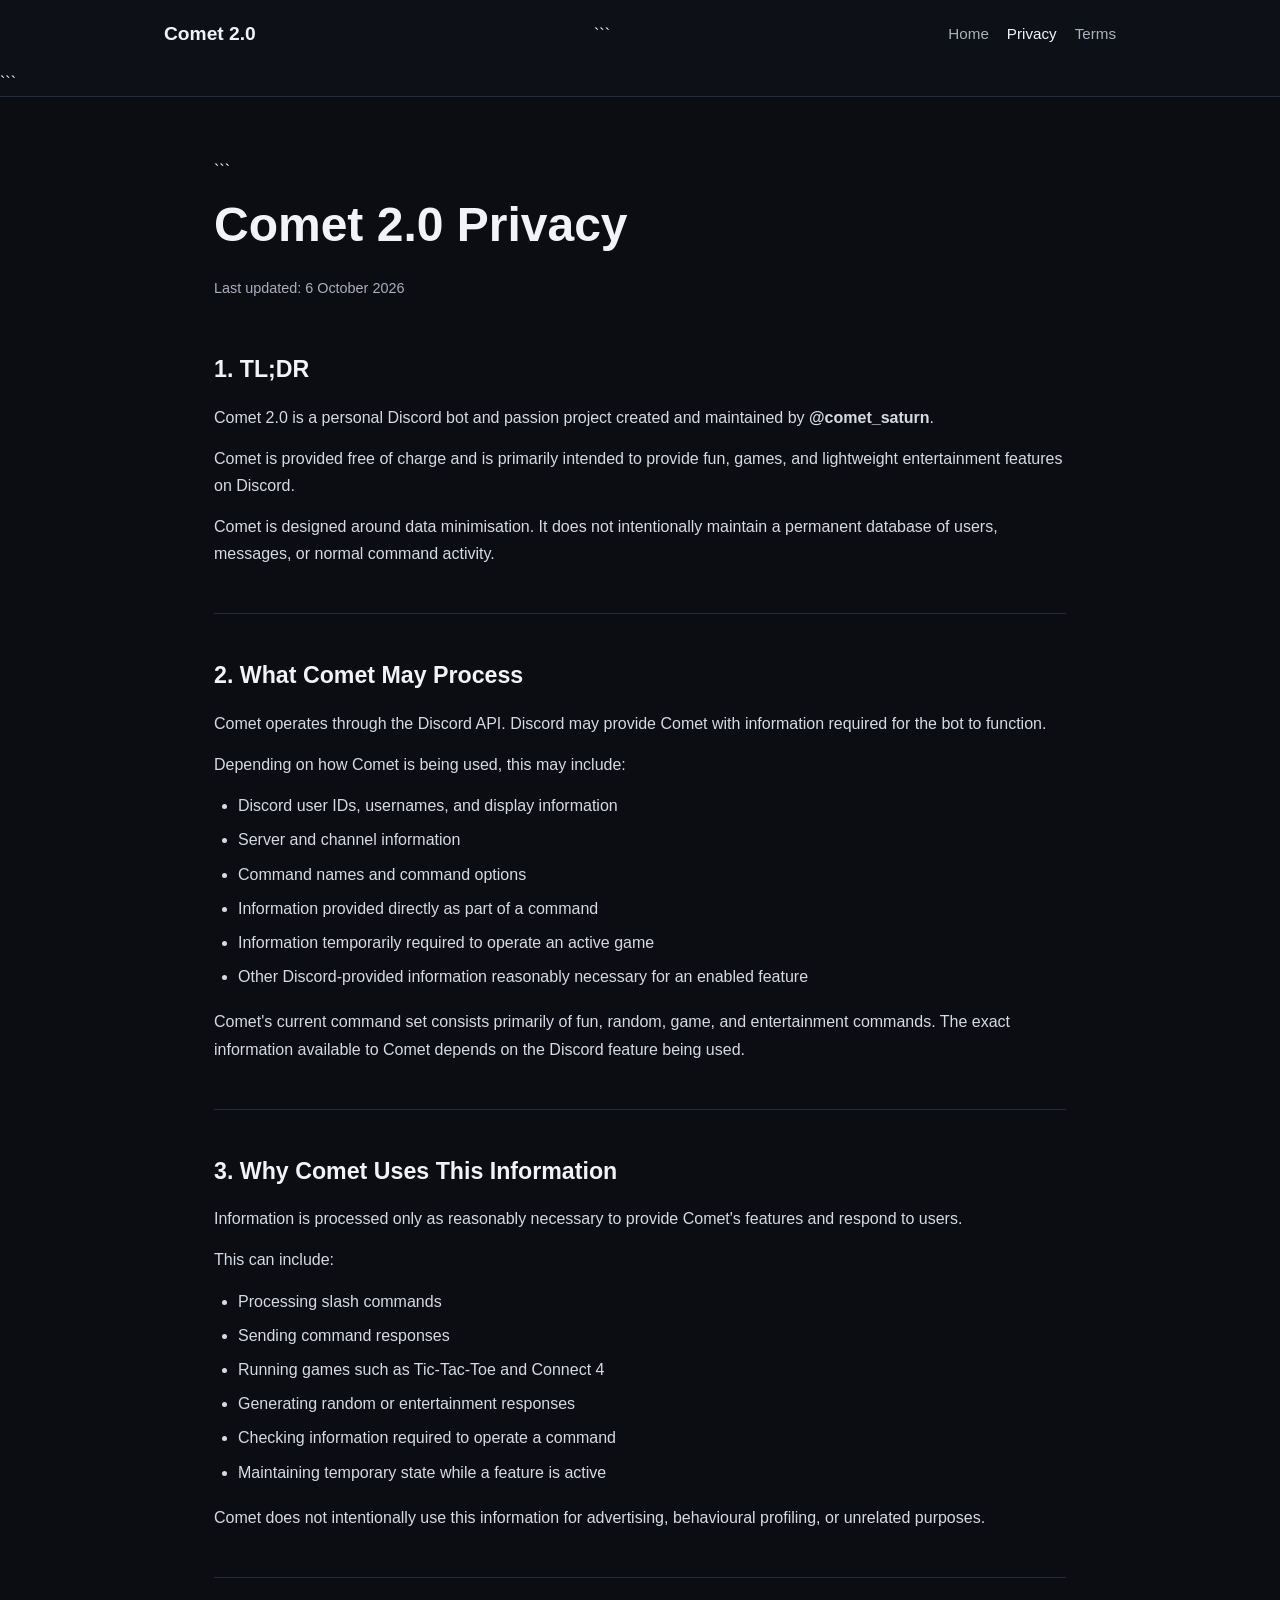
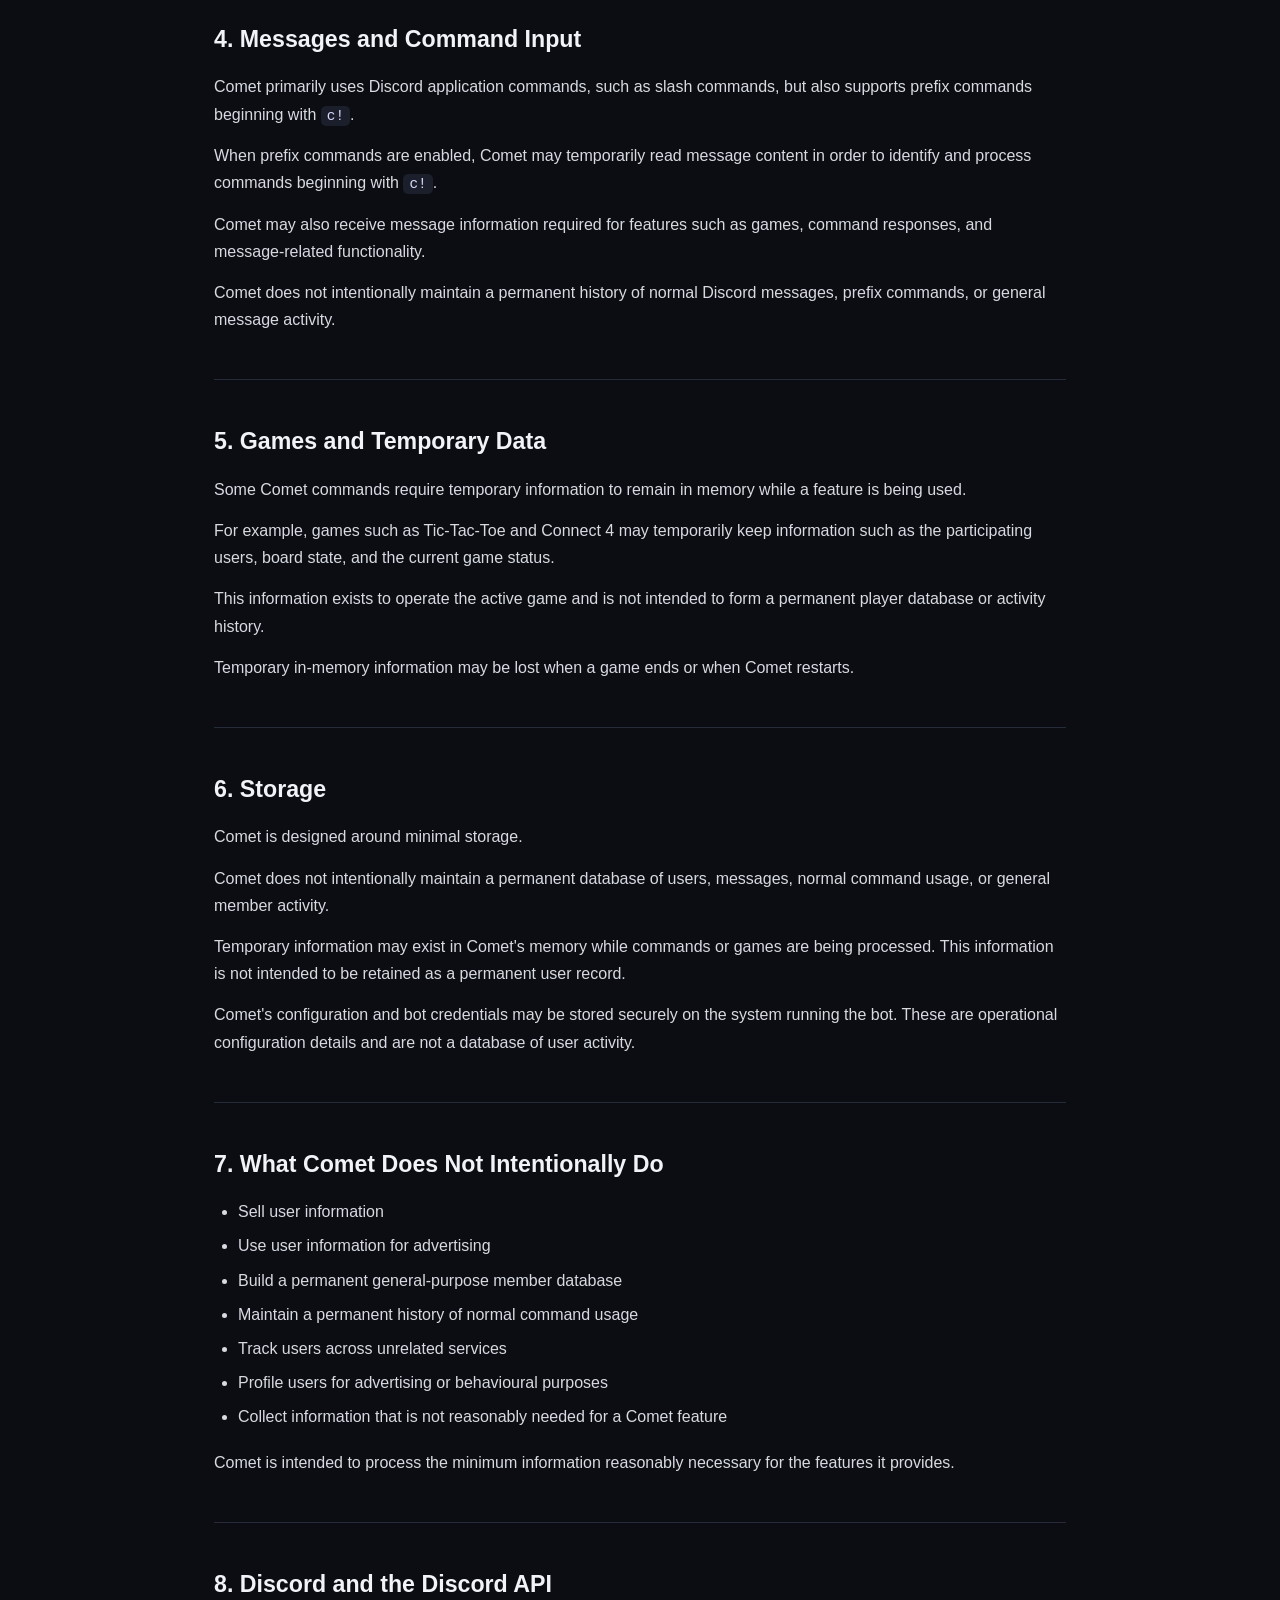
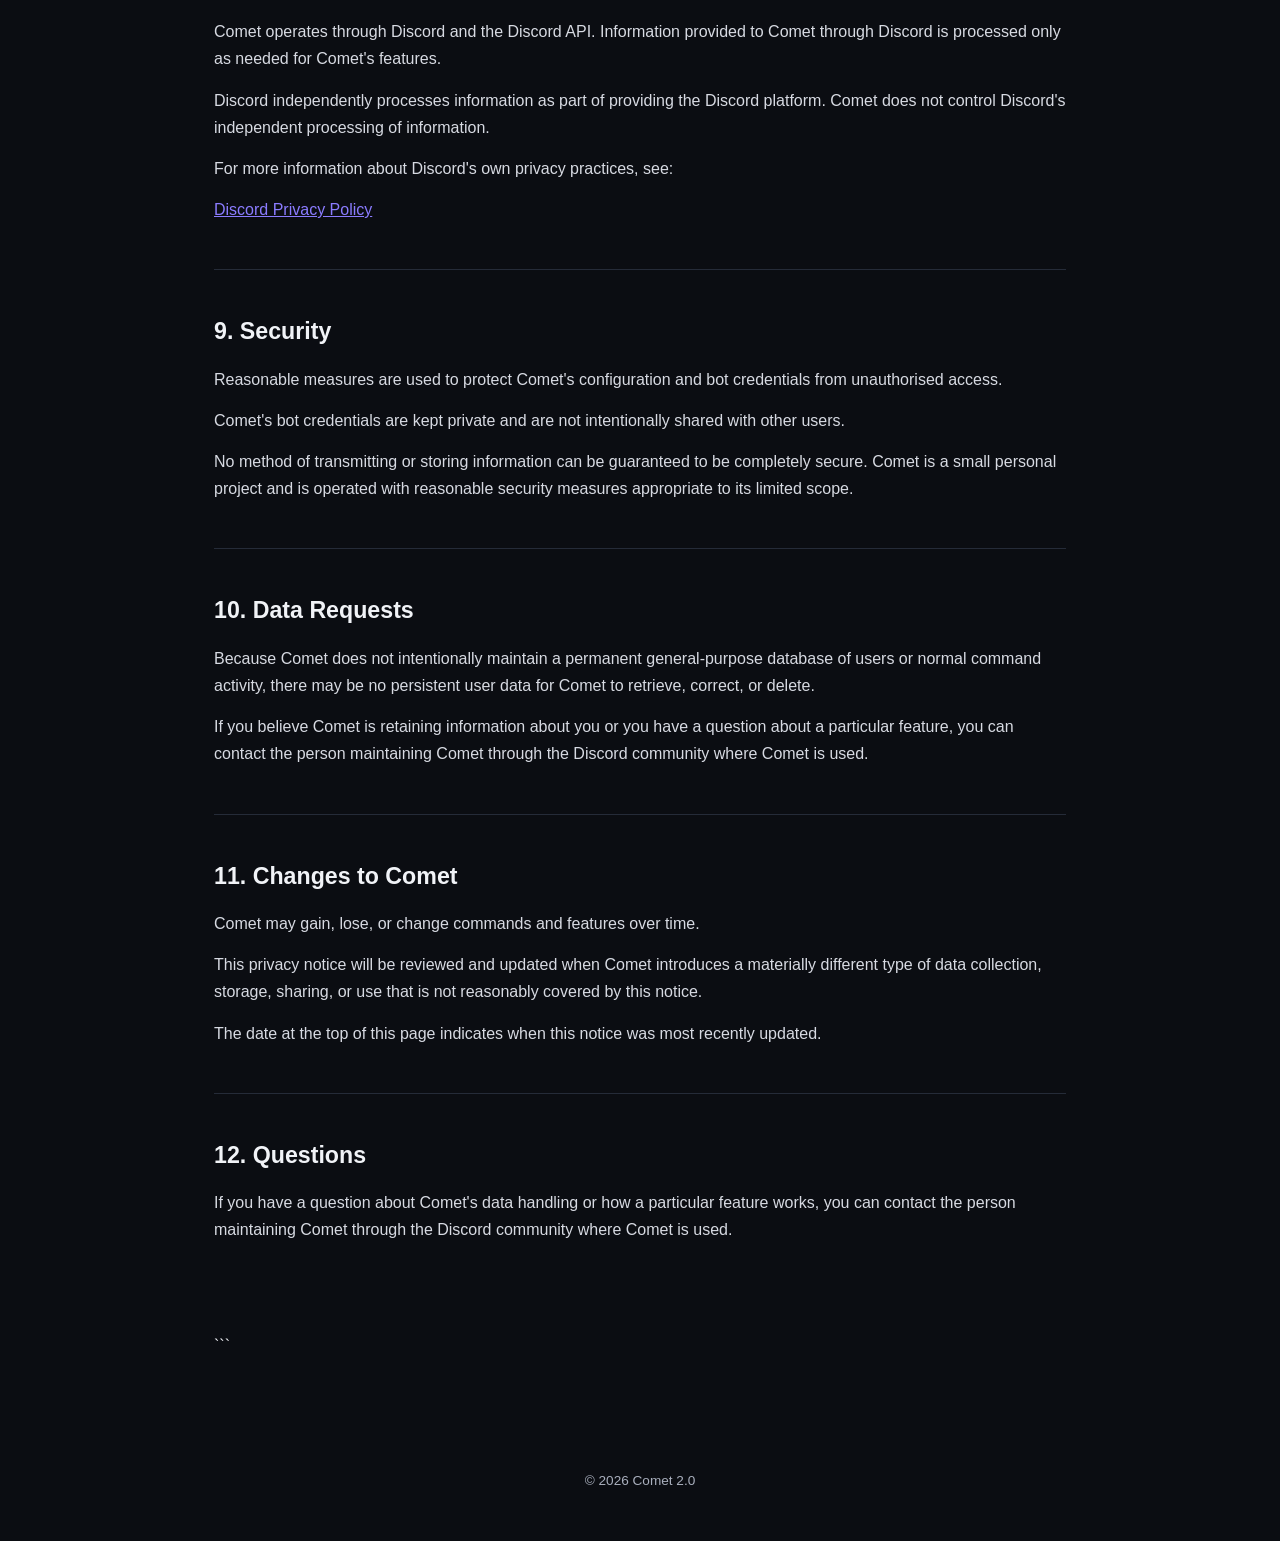
==== commit 56828315: "Update privacy.html" ====
--- a/privacy.html
+++ b/privacy.html
@@ -1,4 +1,5 @@
 <!DOCTYPE html>
+
 <html lang="en">
 <head>
   <meta charset="UTF-8">
@@ -166,6 +167,7 @@
       }
     }
   </style>
+
 </head>
 
 <body>
@@ -174,267 +176,295 @@
     <div class="nav">
       <a class="logo" href="/">Comet 2.0</a>
 
-      <nav>
-        <a href="/">Home</a>
-        <a href="/privacy.html" class="active">Privacy</a>
-        <a href="/terms.html">Terms</a>
-      </nav>
-    </div>
+```
+  <nav>
+    <a href="/">Home</a>
+    <a href="/privacy.html" class="active">Privacy</a>
+    <a href="/terms.html">Terms</a>
+  </nav>
+</div>
+```
+
   </header>
 
   <main>
 
-    <div class="hero">
-      <h1>Comet 2.0 Privacy</h1>
-      <p class="updated">Last updated: 18 September 2026</p>
-    </div>
-
-    <section>
-      <h2>1. TL;DR</h2>
-
-      <p>
-        Comet 2.0 is a personal Discord bot and passion project created
-        and maintained by <strong>@comet_saturn</strong>.
-      </p>
-
-      <p>
-        Comet is currently used for a single Discord community and is
-        provided free of charge. It is not intended to be a commercial
-        service.
-      </p>
-
-      <p>
-        Comet only processes information that it needs to provide its
-        features. It is designed to keep as little information as
-        reasonably possible and does not intentionally build a permanent
-        database of users, messages, or normal activity.
-      </p>
-    </section>
-
-    <section>
-      <h2>2. What Comet May Process</h2>
-
-      <p>
-        Because Comet operates through the Discord API, Discord may provide
-        Comet with information needed for the bot to function.
-      </p>
-
-      <p>
-        Depending on which features are being used, this may include:
-      </p>
-
-      <ul>
-        <li>Discord user IDs, usernames, and display information</li>
-        <li>Server, channel, and role information</li>
-        <li>Message content when required for enabled features</li>
-        <li>Command options, arguments, and other command input</li>
-        <li>Information required to perform moderation actions</li>
-        <li>Temporary information required for features such as PingWarn and cooldowns</li>
-        <li>Other Discord-provided information reasonably necessary for an enabled feature</li>
-      </ul>
-
-      <p>
-        The exact information used can vary depending on the features
-        enabled in the community.
-      </p>
-    </section>
-
-    <section>
-      <h2>3. Why Comet Uses This Information</h2>
-
-      <p>
-        Information is used to provide Comet's Discord features and respond
-        to users.
-      </p>
-
-      <p>
-        This can include things such as:
-      </p>
-
-      <ul>
-        <li>Processing commands and sending responses</li>
-        <li>Running fun, game, and utility commands</li>
-        <li>Running SSU and announcement features</li>
-        <li>Providing moderation tools</li>
-        <li>Running PingWarn and similar server features</li>
-        <li>Checking permissions before allowing certain actions</li>
-        <li>Performing actions requested through authorised commands</li>
-      </ul>
-
-      <p>
-        Comet does not intentionally use this information for advertising,
-        profiling, analytics, or unrelated purposes.
-      </p>
-    </section>
-
-    <section>
-      <h2>4. Message Content and Prefix Commands</h2>
-
-      <p>
-        Comet supports prefix commands beginning with <code>c!</code>.
-        Message Content is also required for certain enabled features,
-        such as PingWarn.
-      </p>
-
-      <p>
-        When necessary, Comet temporarily reads message content so it can
-        identify and process the relevant command or feature.
-      </p>
-
-      <p>
-        Comet does not intentionally maintain a permanent history of
-        normal messages, prefix commands, or general message activity.
-      </p>
-    </section>
-
-    <section>
-      <h2>5. Storage</h2>
-
-      <p>
-        Comet is designed around minimal storage.
-      </p>
-
-      <p>
-        Comet does not intentionally maintain a permanent database of
-        users, messages, normal command usage, or general member activity.
-      </p>
-
-      <p>
-        Some features may temporarily keep information in Comet's memory
-        while they are operating. For example, PingWarn may temporarily
-        keep settings and ping counts, while commands may temporarily keep
-        cooldown information.
-      </p>
-
-      <p>
-        Temporary information is removed when it is no longer needed or
-        when Comet restarts. These temporary features are not intended to
-        become permanent activity records.
-      </p>
-
-      <p>
-        Comet's own configuration and credentials may be stored securely
-        on the system running the bot. These are configuration details
-        rather than a database of user activity.
-      </p>
-    </section>
-
-    <section>
-      <h2>6. Moderation</h2>
-
-      <p>
-        When authorised moderation features are used, Comet processes the
-        information required to carry out the requested moderation action.
-      </p>
-
-      <p>
-        Where the server uses a designated Discord channel or forum for
-        moderation records, information about moderation actions may be
-        posted there for staff to review.
-      </p>
-
-      <p>
-        These moderation records are intentional Discord server records
-        and may remain there according to the community's moderation
-        practices.
-      </p>
-
-      <p>
-        Comet does not maintain a separate permanent moderation database
-        for this purpose.
-      </p>
-    </section>
-
-    <section>
-      <h2>7. What Comet Does Not Intentionally Do</h2>
-
-      <ul>
-        <li>Sell user information</li>
-        <li>Use user information for advertising</li>
-        <li>Build a permanent general-purpose member database</li>
-        <li>Keep a permanent history of normal command usage</li>
-        <li>Track users across unrelated services</li>
-        <li>Collect information from unrelated websites for profiling</li>
-        <li>Store information that is not needed for a Comet feature</li>
-      </ul>
-
-      <p>
-        Comet is intended to process the minimum information reasonably
-        needed for the features it provides.
-      </p>
-    </section>
-
-    <section>
-      <h2>8. Discord and the Discord API</h2>
-
-      <p>
-        Comet operates through Discord and the Discord API. Information
-        provided to Comet through Discord is processed by Comet only as
-        needed for its features.
-      </p>
-
-      <p>
-        Discord independently processes information as part of providing
-        the Discord platform. Comet does not control or determine
-        Discord's independent processing of information.
-      </p>
-
-      <p>
-        For more information about Discord's own processing and privacy
-        practices, see:
-      </p>
-
-      <p>
-        <a
-          href="https://discord.com/privacy"
-          target="_blank"
-          rel="noopener noreferrer"
-        >
-          Discord Privacy Policy
-        </a>
-      </p>
-    </section>
-
-    <section>
-      <h2>9. Security</h2>
-
-      <p>
-        Reasonable measures are used to protect Comet's configuration
-        and credentials from unauthorised access.
-      </p>
-
-      <p>
-        Comet's bot credentials are kept private and are not intentionally
-        shared with other users.
-      </p>
-    </section>
-
-    <section>
-      <h2>10. Changes to Comet</h2>
-
-      <p>
-        Comet may gain, lose, or change commands and features over time.
-        Individual commands do not normally require this privacy notice
-        to be updated when they continue to process information in the
-        ways described above.
-      </p>
-
-      <p>
-        This notice will be reviewed and updated if Comet introduces a
-        genuinely different type of data collection, storage, sharing,
-        or use that is not reasonably covered by this notice.
-      </p>
-    </section>
-
-    <section>
-      <h2>11. Questions</h2>
-
-      <p>
-        If you have a question about Comet's data handling or how a
-        particular feature works, you can contact the person maintaining
-        Comet through the Discord community where Comet is used.
-      </p>
-    </section>
+```
+<div class="hero">
+  <h1>Comet 2.0 Privacy</h1>
+  <p class="updated">Last updated: 6 October 2026</p>
+</div>
+
+<section>
+  <h2>1. TL;DR</h2>
+
+  <p>
+    Comet 2.0 is a personal Discord bot and passion project created
+    and maintained by <strong>@comet_saturn</strong>.
+  </p>
+
+  <p>
+    Comet is provided free of charge and is primarily intended to
+    provide fun, games, and lightweight entertainment features on
+    Discord.
+  </p>
+
+  <p>
+    Comet is designed around data minimisation. It does not
+    intentionally maintain a permanent database of users, messages,
+    or normal command activity.
+  </p>
+</section>
+
+<section>
+  <h2>2. What Comet May Process</h2>
+
+  <p>
+    Comet operates through the Discord API. Discord may provide Comet
+    with information required for the bot to function.
+  </p>
+
+  <p>
+    Depending on how Comet is being used, this may include:
+  </p>
+
+  <ul>
+    <li>Discord user IDs, usernames, and display information</li>
+    <li>Server and channel information</li>
+    <li>Command names and command options</li>
+    <li>Information provided directly as part of a command</li>
+    <li>Information temporarily required to operate an active game</li>
+    <li>Other Discord-provided information reasonably necessary for an enabled feature</li>
+  </ul>
+
+  <p>
+    Comet's current command set consists primarily of fun, random,
+    game, and entertainment commands. The exact information available
+    to Comet depends on the Discord feature being used.
+  </p>
+</section>
+
+<section>
+  <h2>3. Why Comet Uses This Information</h2>
+
+  <p>
+    Information is processed only as reasonably necessary to provide
+    Comet's features and respond to users.
+  </p>
+
+  <p>
+    This can include:
+  </p>
+
+  <ul>
+    <li>Processing slash commands</li>
+    <li>Sending command responses</li>
+    <li>Running games such as Tic-Tac-Toe and Connect 4</li>
+    <li>Generating random or entertainment responses</li>
+    <li>Checking information required to operate a command</li>
+    <li>Maintaining temporary state while a feature is active</li>
+  </ul>
+
+  <p>
+    Comet does not intentionally use this information for advertising,
+    behavioural profiling, or unrelated purposes.
+  </p>
+</section>
+
+<section>
+  <h2>4. Messages and Command Input</h2>
+
+  <p>
+    Comet primarily uses Discord application commands, such as slash
+    commands, but also supports prefix commands beginning with
+    <code>c!</code>.
+  </p>
+
+  <p>
+    When prefix commands are enabled, Comet may temporarily read message
+    content in order to identify and process commands beginning with
+    <code>c!</code>.
+  </p>
+
+  <p>
+    Comet may also receive message information required for features such
+    as games, command responses, and message-related functionality.
+  </p>
+
+  <p>
+    Comet does not intentionally maintain a permanent history of normal
+    Discord messages, prefix commands, or general message activity.
+  </p>
+</section>
+
+<section>
+  <h2>5. Games and Temporary Data</h2>
+
+  <p>
+    Some Comet commands require temporary information to remain in
+    memory while a feature is being used.
+  </p>
+
+  <p>
+    For example, games such as Tic-Tac-Toe and Connect 4 may
+    temporarily keep information such as the participating users,
+    board state, and the current game status.
+  </p>
+
+  <p>
+    This information exists to operate the active game and is not
+    intended to form a permanent player database or activity history.
+  </p>
+
+  <p>
+    Temporary in-memory information may be lost when a game ends or
+    when Comet restarts.
+  </p>
+</section>
+
+<section>
+  <h2>6. Storage</h2>
+
+  <p>
+    Comet is designed around minimal storage.
+  </p>
+
+  <p>
+    Comet does not intentionally maintain a permanent database of
+    users, messages, normal command usage, or general member activity.
+  </p>
+
+  <p>
+    Temporary information may exist in Comet's memory while commands
+    or games are being processed. This information is not intended
+    to be retained as a permanent user record.
+  </p>
+
+  <p>
+    Comet's configuration and bot credentials may be stored securely
+    on the system running the bot. These are operational configuration
+    details and are not a database of user activity.
+  </p>
+</section>
+
+<section>
+  <h2>7. What Comet Does Not Intentionally Do</h2>
+
+  <ul>
+    <li>Sell user information</li>
+    <li>Use user information for advertising</li>
+    <li>Build a permanent general-purpose member database</li>
+    <li>Maintain a permanent history of normal command usage</li>
+    <li>Track users across unrelated services</li>
+    <li>Profile users for advertising or behavioural purposes</li>
+    <li>Collect information that is not reasonably needed for a Comet feature</li>
+  </ul>
+
+  <p>
+    Comet is intended to process the minimum information reasonably
+    necessary for the features it provides.
+  </p>
+</section>
+
+<section>
+  <h2>8. Discord and the Discord API</h2>
+
+  <p>
+    Comet operates through Discord and the Discord API. Information
+    provided to Comet through Discord is processed only as needed
+    for Comet's features.
+  </p>
+
+  <p>
+    Discord independently processes information as part of providing
+    the Discord platform. Comet does not control Discord's independent
+    processing of information.
+  </p>
+
+  <p>
+    For more information about Discord's own privacy practices, see:
+  </p>
+
+  <p>
+    <a
+      href="https://discord.com/privacy"
+      target="_blank"
+      rel="noopener noreferrer"
+    >
+      Discord Privacy Policy
+    </a>
+  </p>
+</section>
+
+<section>
+  <h2>9. Security</h2>
+
+  <p>
+    Reasonable measures are used to protect Comet's configuration
+    and bot credentials from unauthorised access.
+  </p>
+
+  <p>
+    Comet's bot credentials are kept private and are not intentionally
+    shared with other users.
+  </p>
+
+  <p>
+    No method of transmitting or storing information can be guaranteed
+    to be completely secure. Comet is a small personal project and
+    is operated with reasonable security measures appropriate to its
+    limited scope.
+  </p>
+</section>
+
+<section>
+  <h2>10. Data Requests</h2>
+
+  <p>
+    Because Comet does not intentionally maintain a permanent
+    general-purpose database of users or normal command activity,
+    there may be no persistent user data for Comet to retrieve,
+    correct, or delete.
+  </p>
+
+  <p>
+    If you believe Comet is retaining information about you or you
+    have a question about a particular feature, you can contact
+    the person maintaining Comet through the Discord community where
+    Comet is used.
+  </p>
+</section>
+
+<section>
+  <h2>11. Changes to Comet</h2>
+
+  <p>
+    Comet may gain, lose, or change commands and features over time.
+  </p>
+
+  <p>
+    This privacy notice will be reviewed and updated when Comet
+    introduces a materially different type of data collection,
+    storage, sharing, or use that is not reasonably covered by this
+    notice.
+  </p>
+
+  <p>
+    The date at the top of this page indicates when this notice was
+    most recently updated.
+  </p>
+</section>
+
+<section>
+  <h2>12. Questions</h2>
+
+  <p>
+    If you have a question about Comet's data handling or how a
+    particular feature works, you can contact the person maintaining
+    Comet through the Discord community where Comet is used.
+  </p>
+</section>
+```
 
   </main>
 
